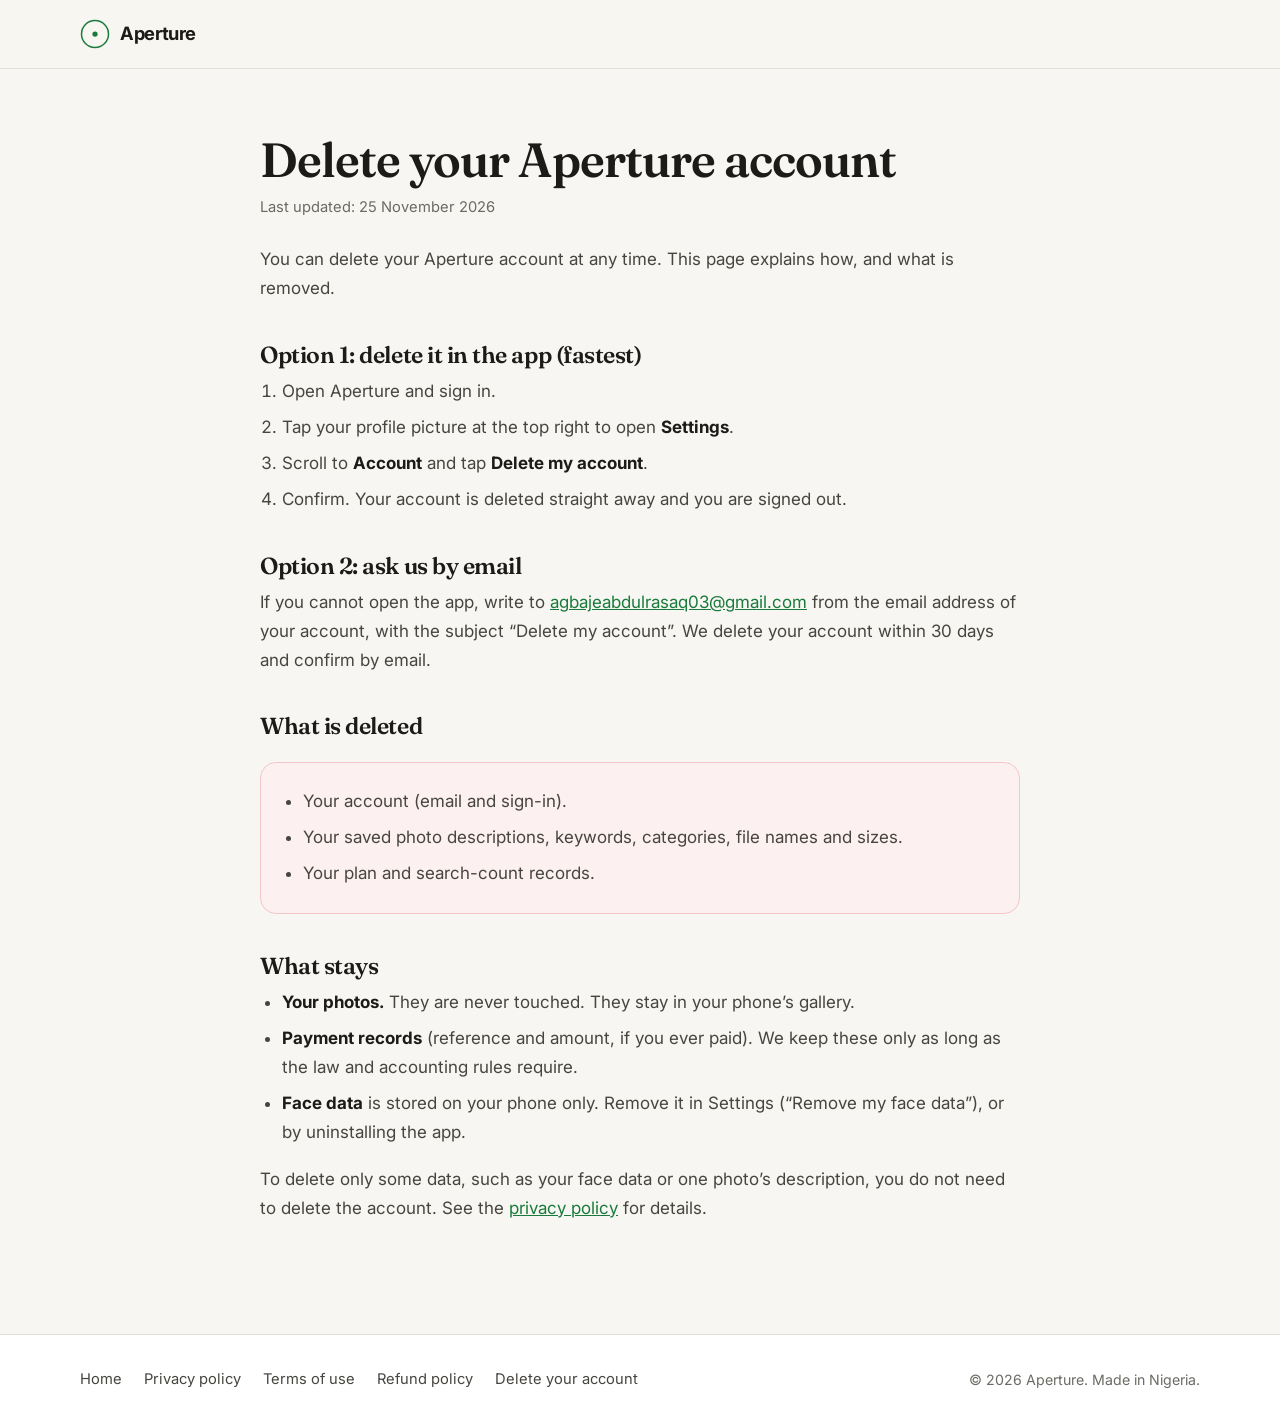
==== delete-account.html @ 43e01c07 "New site design and policy pages" ====
<!DOCTYPE html>
<html lang="en">
<head>
<meta charset="UTF-8">
<meta name="viewport" content="width=device-width, initial-scale=1">
<title>Delete your account | Aperture</title>
<meta name="description" content="How to delete your Aperture account and what is removed.">
<meta name="theme-color" content="#F7F6F2">
<link rel="icon" href="data:image/svg+xml,%3Csvg xmlns='http://www.w3.org/2000/svg' viewBox='0 0 40 40'%3E%3Ccircle cx='20' cy='20' r='18' fill='none' stroke='%231A7A3C' stroke-width='2.5'/%3E%3Ccircle cx='20' cy='20' r='6' fill='%231A7A3C'/%3E%3C/svg%3E">
<link rel="preconnect" href="https://fonts.googleapis.com">
<link rel="preconnect" href="https://fonts.gstatic.com" crossorigin>
<link href="https://fonts.googleapis.com/css2?family=Fraunces:opsz,wght@9..144,500;9..144,600&family=Inter:wght@400;500;600;700&display=swap" rel="stylesheet">
<link rel="stylesheet" href="/style.css">
</head>
<body>
<header class="nav"><div class="wrap">
  <a class="logo" href="/"><svg viewBox="0 0 40 40" fill="none" aria-hidden="true"><circle cx="20" cy="20" r="18" stroke="currentColor" stroke-width="2"/><circle cx="20" cy="20" r="3.5" fill="currentColor"/></svg>Aperture</a>
</div></header>

<main class="doc"><div class="wrap">
<h1>Delete your Aperture account</h1>
<p class="date">Last updated: 25 November 2026</p>

<p>You can delete your Aperture account at any time. This page explains how, and what is removed.</p>

<h2>Option 1: delete it in the app (fastest)</h2>
<ol>
  <li>Open Aperture and sign in.</li>
  <li>Tap your profile picture at the top right to open <b>Settings</b>.</li>
  <li>Scroll to <b>Account</b> and tap <b>Delete my account</b>.</li>
  <li>Confirm. Your account is deleted straight away and you are signed out.</li>
</ol>

<h2>Option 2: ask us by email</h2>
<p>If you cannot open the app, write to <a href="mailto:agbajeabdulrasaq03@gmail.com?subject=Delete%20my%20account">agbajeabdulrasaq03@gmail.com</a> from the email address of your account, with the subject &ldquo;Delete my account&rdquo;. We delete your account within 30 days and confirm by email.</p>

<h2>What is deleted</h2>
<div class="box red">
  <ul style="margin-bottom:0">
    <li>Your account (email and sign-in).</li>
    <li>Your saved photo descriptions, keywords, categories, file names and sizes.</li>
    <li>Your plan and search-count records.</li>
  </ul>
</div>

<h2>What stays</h2>
<ul>
  <li><b>Your photos.</b> They are never touched. They stay in your phone&rsquo;s gallery.</li>
  <li><b>Payment records</b> (reference and amount, if you ever paid). We keep these only as long as the law and accounting rules require.</li>
  <li><b>Face data</b> is stored on your phone only. Remove it in Settings (&ldquo;Remove my face data&rdquo;), or by uninstalling the app.</li>
</ul>

<p>To delete only some data, such as your face data or one photo&rsquo;s description, you do not need to delete the account. See the <a href="/privacy.html">privacy policy</a> for details.</p>
</div></main>

<footer class="footer"><div class="wrap">
  <nav aria-label="Legal"><a href="/">Home</a><a href="/privacy.html">Privacy policy</a><a href="/terms.html">Terms of use</a><a href="/refund.html">Refund policy</a><a href="/delete-account.html">Delete your account</a></nav>
  <small>&copy; 2026 Aperture. Made in Nigeria.</small>
</div></footer>
</body>
</html>
---- style.css ----
/* Aperture website: one stylesheet for every page */
:root{
  --bg:#F7F6F2; --surface:#FFFFFF; --ink:#1C1B18; --ink2:#46453F; --muted:#6B6A63;
  --line:#E2E0D8; --green:#1A7A3C; --green-d:#145F2E; --green-50:#EEF8F1; --green-200:#BFE3CB;
  --red:#C62828; --red-50:#FDF0F0; --red-200:#F3C7C7;
  --serif:'Fraunces',Georgia,'Times New Roman',serif;
  --sans:'Inter',system-ui,-apple-system,'Segoe UI',Roboto,Arial,sans-serif;
  --r:16px; --shadow:0 10px 30px rgba(28,27,24,.08);
}
*,*::before,*::after{box-sizing:border-box;margin:0;padding:0}
html{scroll-behavior:smooth;-webkit-text-size-adjust:100%}
body{font-family:var(--sans);font-size:1.0625rem;line-height:1.7;color:var(--ink);background:var(--bg);-webkit-font-smoothing:antialiased;overflow-x:hidden}
img{max-width:100%;display:block}
a{color:var(--green)}
h1,h2,h3{font-family:var(--serif);font-weight:600;letter-spacing:-.02em;line-height:1.12;color:var(--ink)}
h1{font-size:clamp(2.5rem,6vw,4.4rem)}
h2{font-size:clamp(1.9rem,4vw,2.9rem);margin-bottom:14px}
h3{font-size:1.2rem;line-height:1.3;margin-bottom:6px}
h1 em,h2 em{font-style:italic;color:var(--green)}
section[id]{scroll-margin-top:84px}
:focus-visible{outline:3px solid var(--green);outline-offset:3px;border-radius:6px}

.wrap{width:min(1120px,100% - 2*clamp(20px,5vw,48px));margin-inline:auto}

/* Navigation */
.nav{position:sticky;top:0;z-index:50;background:rgba(247,246,242,.93);backdrop-filter:blur(14px);-webkit-backdrop-filter:blur(14px);border-bottom:1px solid var(--line)}
.nav .wrap{display:flex;align-items:center;gap:24px;height:68px}
.logo{display:flex;align-items:center;gap:10px;font-weight:700;font-size:1.15rem;color:var(--ink);text-decoration:none;letter-spacing:-.02em}
.logo svg{width:30px;height:30px;color:var(--green)}
.nav-links{margin-left:auto;display:flex;gap:28px}
.nav-links a{color:var(--ink2);text-decoration:none;font-weight:500;font-size:.95rem}
.nav-links a:hover{color:var(--green)}
@media(max-width:860px){.nav-links{display:none}.nav .btn{margin-left:auto}}

/* Buttons */
.btn{display:inline-flex;align-items:center;justify-content:center;gap:8px;padding:12px 22px;border-radius:12px;font:600 .95rem var(--sans);text-decoration:none;border:1px solid transparent;cursor:pointer;transition:transform .2s,box-shadow .2s,background .2s}
.btn-primary{background:var(--green);color:#fff;box-shadow:0 6px 18px rgba(26,122,60,.25)}
.btn-primary:hover{background:var(--green-d);transform:translateY(-1px)}
.btn-ghost{background:rgba(255,255,255,.7);border-color:var(--line);color:var(--ink)}
.btn-ghost:hover{border-color:var(--green);color:var(--green)}
.btn-lg{padding:15px 28px;font-size:1rem}
.btn-white{background:#fff;color:var(--green-d);box-shadow:0 8px 24px rgba(0,0,0,.2)}
.btn-white:hover{transform:translateY(-2px)}

/* Hero */
.hero{padding:clamp(44px,8vw,100px) 0 clamp(36px,6vw,72px)}
.hero .wrap{display:grid;grid-template-columns:1.1fr .9fr;gap:clamp(32px,6vw,72px);align-items:center}
@media(max-width:960px){.hero .wrap{grid-template-columns:1fr}}
.pill{display:inline-flex;align-items:center;gap:8px;font-size:.78rem;font-weight:600;letter-spacing:.08em;text-transform:uppercase;color:var(--green);background:var(--green-50);border:1px solid var(--green-200);border-radius:999px;padding:6px 14px;margin-bottom:20px}
.pill i{width:6px;height:6px;border-radius:50%;background:var(--green)}
.hero h1{margin-bottom:20px}
.lead{font-size:1.15rem;color:var(--ink2);max-width:34rem;margin-bottom:30px}
.cta{display:flex;flex-wrap:wrap;gap:12px;margin-bottom:28px}
.trust{display:flex;flex-wrap:wrap;gap:10px 22px;list-style:none;color:var(--muted);font-size:.9rem}
.trust li::before{content:"\2713";color:var(--green);font-weight:700;margin-right:7px}

/* Phone mock */
.phone{width:min(280px,72vw);margin-inline:auto;background:#101a13;border-radius:40px;padding:10px;box-shadow:0 30px 70px rgba(16,26,19,.35)}
.screen{background:var(--bg);border-radius:31px;padding:18px 12px 16px;min-height:430px;display:flex;flex-direction:column;gap:12px}
.search{display:flex;align-items:center;gap:8px;background:#fff;border:1px solid var(--line);border-radius:999px;padding:9px 14px;font-size:.78rem;color:var(--muted)}
.chips{display:flex;gap:6px;flex-wrap:wrap}
.chip{font-size:.68rem;font-weight:600;padding:4px 10px;border-radius:999px;background:#fff;border:1px solid var(--line);color:var(--ink2)}
.chip.on{background:var(--green);border-color:var(--green);color:#fff}
.chip.red{background:var(--red);border-color:var(--red);color:#fff}
.tiles{display:grid;grid-template-columns:repeat(3,1fr);gap:6px}
.tile{aspect-ratio:1;border-radius:10px;position:relative;overflow:hidden}
.tile span{position:absolute;left:4px;right:4px;bottom:4px;font-size:.6rem;font-weight:600;background:rgba(0,0,0,.66);color:#fff;border-radius:6px;padding:2px 6px;white-space:nowrap;overflow:hidden;text-overflow:ellipsis}
.tile.doc span{background:var(--red)}
.t1{background:linear-gradient(135deg,#2d5a3d,#4a8f5f)}.t2{background:linear-gradient(135deg,#c27035,#e89050)}
.t3{background:linear-gradient(135deg,#4a5568,#718096)}.t4{background:linear-gradient(135deg,#b83232,#e07070)}
.t5{background:linear-gradient(135deg,#38a169,#68d391)}.t6{background:linear-gradient(135deg,#3182ce,#63b3ed)}

/* Sections */
.sec{padding:clamp(56px,8vw,96px) 0}
.sec.alt{background:var(--surface);border-block:1px solid var(--line)}
.sec-lead{color:var(--ink2);max-width:40rem;margin-bottom:40px}
.cards{display:grid;grid-template-columns:repeat(auto-fit,minmax(230px,1fr));gap:18px}
.card{background:var(--surface);border:1px solid var(--line);border-radius:var(--r);padding:26px 22px;transition:transform .25s,box-shadow .25s}
.alt .card{background:var(--bg)}
.card:hover{transform:translateY(-3px);box-shadow:var(--shadow)}
.card p{color:var(--ink2);font-size:.97rem}
.n{width:38px;height:38px;border-radius:50%;background:var(--green);color:#fff;font-weight:700;display:flex;align-items:center;justify-content:center;margin-bottom:14px}
.ico{width:44px;height:44px;border-radius:12px;background:var(--green-50);border:1px solid var(--green-200);color:var(--green);display:flex;align-items:center;justify-content:center;margin-bottom:14px}

.two{display:grid;grid-template-columns:1fr 1fr;gap:clamp(28px,5vw,64px);align-items:center}
@media(max-width:900px){.two{grid-template-columns:1fr}}
.checks{list-style:none;display:grid;gap:12px;margin-top:22px}
.checks li{display:flex;gap:10px;color:var(--ink2)}
.checks li::before{content:"\2713";color:var(--green);font-weight:700}
.docs{display:grid;gap:12px}
.doc-item{background:var(--bg);border:1px solid var(--line);border-radius:var(--r);padding:16px 18px;border-left:4px solid var(--red)}
.doc-item strong{display:block;color:var(--red)}
.doc-item span{color:var(--ink2);font-size:.93rem}

/* Pricing */
.prices{display:grid;grid-template-columns:repeat(auto-fit,minmax(280px,1fr));gap:24px;max-width:860px}
.price{background:var(--surface);border:1px solid var(--line);border-radius:24px;padding:32px 28px;position:relative}
.alt .price{background:var(--bg)}
.price.feat{border:2px solid var(--green);box-shadow:0 20px 50px rgba(26,122,60,.14)}
.badge{position:absolute;top:-13px;left:26px;background:var(--green);color:#fff;font-size:.72rem;font-weight:700;letter-spacing:.06em;text-transform:uppercase;padding:5px 14px;border-radius:999px}
.amt{font-family:var(--serif);font-size:clamp(2.4rem,6vw,3.1rem);font-weight:600;line-height:1.1;margin:8px 0 4px}
.amt small{font-family:var(--sans);font-size:.95rem;color:var(--muted);font-weight:500}
.price ul{list-style:none;display:grid;gap:10px;margin:18px 0 24px}
.price li{display:flex;gap:9px;color:var(--ink2);font-size:.97rem}
.price li::before{content:"\2713";color:var(--green);font-weight:700}
.price .btn{width:100%}
.fine{color:var(--muted);font-size:.9rem;margin-top:20px;max-width:40rem}

/* Download band */
.band{background:linear-gradient(135deg,#145F2E,#1A7A3C 55%,#22994a);color:#fff;border-radius:28px;padding:clamp(32px,6vw,60px);display:grid;grid-template-columns:1.2fr .8fr;gap:36px;align-items:center;box-shadow:0 30px 70px rgba(20,95,46,.3)}
@media(max-width:860px){.band{grid-template-columns:1fr}}
.band h2{color:#fff}.band h2 em{color:#BBF7D0}
.band p{color:rgba(255,255,255,.88);margin-bottom:24px;max-width:30rem}
.band small{display:block;margin-top:14px;color:rgba(255,255,255,.75);font-size:.85rem}

/* About */
.about{display:grid;grid-template-columns:240px 1fr;gap:clamp(24px,5vw,48px);align-items:center;background:var(--surface);border:1px solid var(--line);border-radius:28px;padding:clamp(24px,5vw,44px);box-shadow:var(--shadow)}
@media(max-width:760px){.about{grid-template-columns:1fr;justify-items:center;text-align:center}}
.about-photo{width:220px;height:275px;object-fit:cover;object-position:center top;border-radius:20px;border:4px solid #fff;box-shadow:0 18px 40px rgba(26,122,60,.2)}
.avatar{display:none;width:160px;height:160px;border-radius:50%;background:linear-gradient(135deg,var(--green),#4ADE80);color:#fff;font-family:var(--serif);font-size:3rem;align-items:center;justify-content:center}
.role{color:var(--green);font-weight:600;margin-bottom:14px}
.about p{color:var(--ink2);margin-bottom:12px}
.tags{display:flex;flex-wrap:wrap;gap:8px;margin:16px 0 20px}
@media(max-width:760px){.tags{justify-content:center}}
.tags span{font-size:.8rem;font-weight:600;background:var(--green-50);border:1px solid var(--green-200);color:var(--green);padding:5px 12px;border-radius:999px}

/* FAQ */
.faq{display:grid;grid-template-columns:repeat(auto-fit,minmax(min(100%,420px),1fr));gap:14px;align-items:start}
.faq details{background:var(--surface);border:1px solid var(--line);border-radius:var(--r);padding:0 22px}
.faq details[open]{border-color:var(--green)}
.faq summary{cursor:pointer;list-style:none;font-weight:600;padding:18px 0;display:flex;justify-content:space-between;gap:16px}
.faq summary::-webkit-details-marker{display:none}
.faq summary::after{content:"+";color:var(--green);font-size:1.4rem;line-height:1}
.faq details[open] summary::after{content:"\2212"}
.faq details p{color:var(--ink2);padding-bottom:18px;font-size:.98rem}

/* Footer */
.footer{border-top:1px solid var(--line);background:var(--surface);padding:32px 0}
.footer .wrap{display:flex;flex-wrap:wrap;gap:16px 28px;align-items:center;justify-content:space-between}
.footer nav{display:flex;flex-wrap:wrap;gap:8px 22px}
.footer a{color:var(--ink2);text-decoration:none;font-size:.92rem}
.footer a:hover{color:var(--green)}
.footer small{color:var(--muted)}

/* Policy pages */
.doc{padding:clamp(36px,6vw,64px) 0 clamp(56px,8vw,96px)}
.doc .wrap{max-width:760px}
.doc h1{font-size:clamp(2.1rem,5vw,3rem);margin-bottom:8px}
.doc h2{font-size:1.45rem;margin:2.4rem 0 .6rem}
.doc p,.doc li{color:var(--ink2)}
.doc p{margin-bottom:1rem}
.doc ul,.doc ol{padding-left:1.4rem;margin:.4rem 0 1.1rem}
.doc li{margin-bottom:.45rem}
.doc .date{color:var(--muted);font-size:.92rem;margin-bottom:1.6rem}
.doc .box{background:var(--green-50);border:1px solid var(--green-200);border-radius:var(--r);padding:18px 20px;margin:1.4rem 0}
.doc .box.red{background:var(--red-50);border-color:var(--red-200)}
.doc b{color:var(--ink)}

@media(prefers-reduced-motion:reduce){*{transition:none!important;animation:none!important}html{scroll-behavior:auto}}
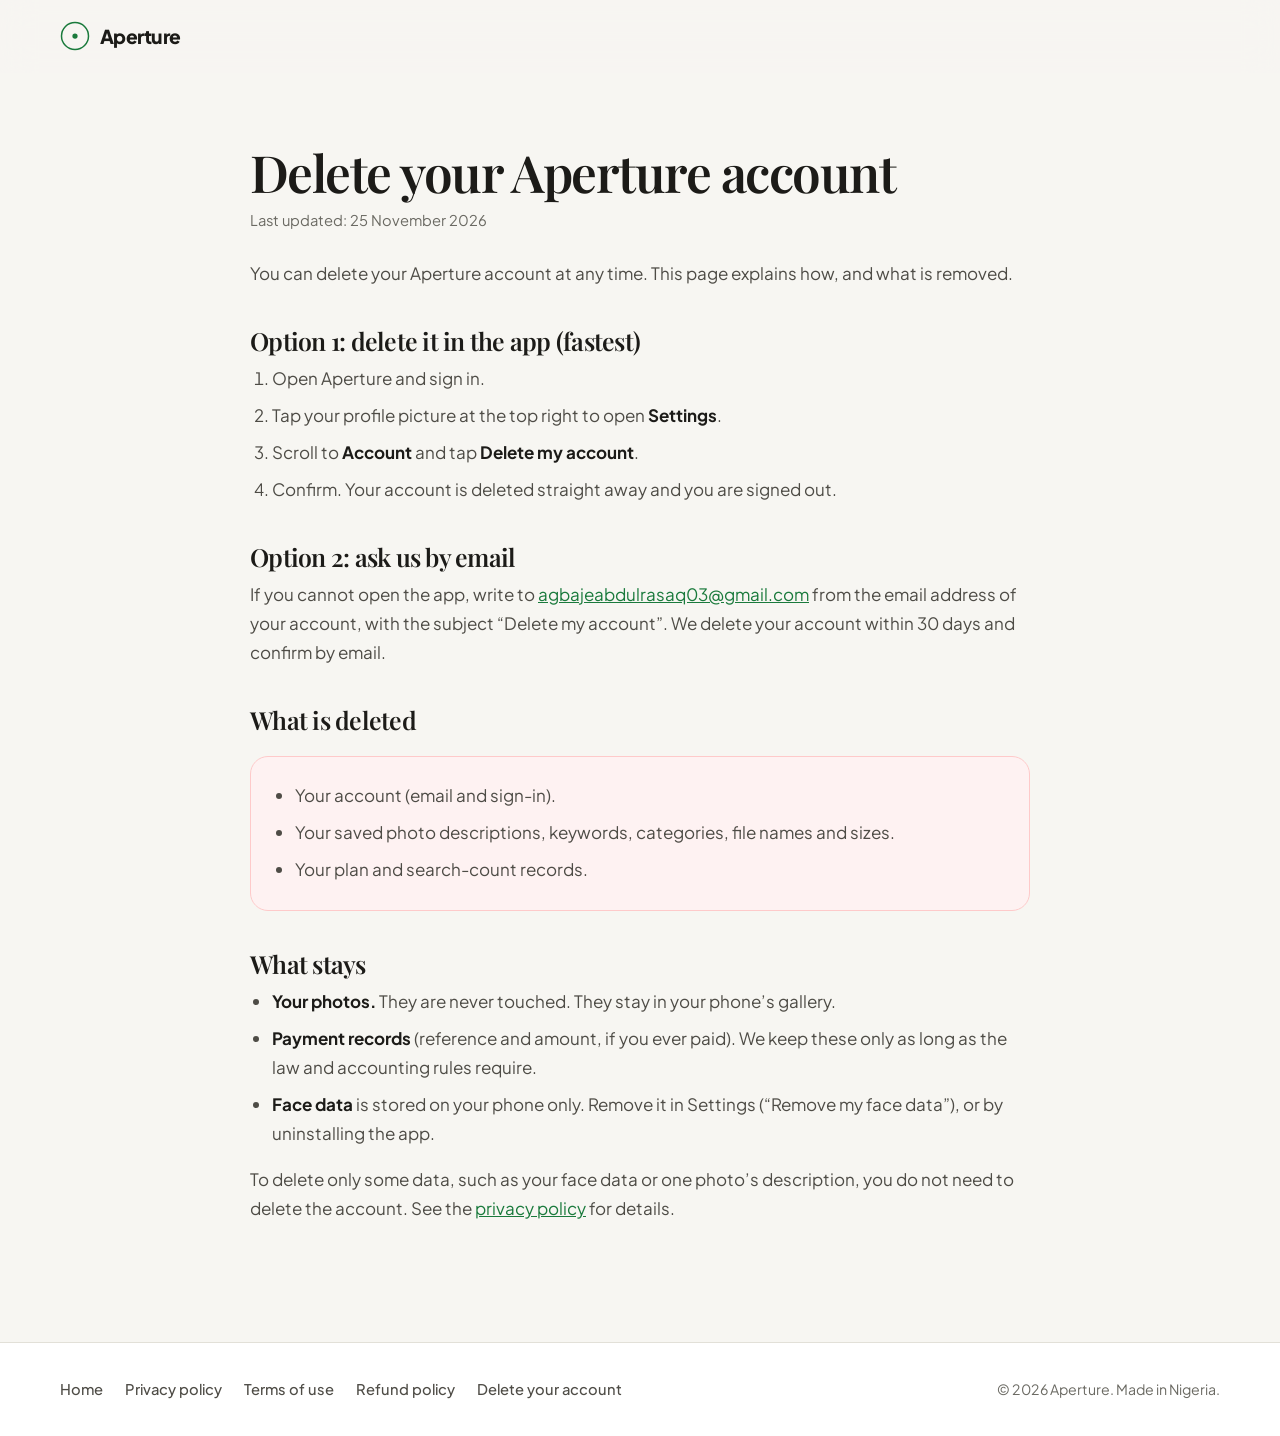
==== commit d4401aaa: "Refined site, interactivity, policy pages" ====
--- a/delete-account.html
+++ b/delete-account.html
@@ -9,7 +9,7 @@
 <link rel="icon" href="data:image/svg+xml,%3Csvg xmlns='http://www.w3.org/2000/svg' viewBox='0 0 40 40'%3E%3Ccircle cx='20' cy='20' r='18' fill='none' stroke='%231A7A3C' stroke-width='2.5'/%3E%3Ccircle cx='20' cy='20' r='6' fill='%231A7A3C'/%3E%3C/svg%3E">
 <link rel="preconnect" href="https://fonts.googleapis.com">
 <link rel="preconnect" href="https://fonts.gstatic.com" crossorigin>
-<link href="https://fonts.googleapis.com/css2?family=Fraunces:opsz,wght@9..144,500;9..144,600&family=Inter:wght@400;500;600;700&display=swap" rel="stylesheet">
+<link href="https://fonts.googleapis.com/css2?family=Playfair+Display:ital,wght@0,500;0,600;0,700;1,500;1,600&family=Plus+Jakarta+Sans:wght@400;500;600;700;800&display=swap" rel="stylesheet">
 <link rel="stylesheet" href="/style.css">
 </head>
 <body>
--- a/style.css
+++ b/style.css
@@ -1,159 +1,241 @@
-/* Aperture website: one stylesheet for every page */
+/* Aperture website: the original look (warm off-white, green, Playfair headings), refined. */
 :root{
-  --bg:#F7F6F2; --surface:#FFFFFF; --ink:#1C1B18; --ink2:#46453F; --muted:#6B6A63;
-  --line:#E2E0D8; --green:#1A7A3C; --green-d:#145F2E; --green-50:#EEF8F1; --green-200:#BFE3CB;
-  --red:#C62828; --red-50:#FDF0F0; --red-200:#F3C7C7;
-  --serif:'Fraunces',Georgia,'Times New Roman',serif;
-  --sans:'Inter',system-ui,-apple-system,'Segoe UI',Roboto,Arial,sans-serif;
-  --r:16px; --shadow:0 10px 30px rgba(28,27,24,.08);
+  --bg:#F7F6F2; --surface:#FFFFFF; --overlay:#F0EFE9;
+  --ink:#1C1B18; --ink2:#4E4C46; --muted:#6B6A63; --line:#E2E0D8; --line2:#C8C6BC;
+  --green:#1A7A3C; --green-d:#145F2E; --g50:#F0FDF4; --g200:#BBF7D0;
+  --red:#DC2626; --red50:#FEF2F2; --red200:#FECACA;
+  --serif:'Playfair Display',Georgia,'Times New Roman',serif;
+  --sans:'Plus Jakarta Sans',system-ui,-apple-system,'Segoe UI',Roboto,Arial,sans-serif;
+  --shadow-sm:0 2px 10px rgba(28,27,24,.06); --shadow-md:0 12px 32px rgba(28,27,24,.10); --shadow-lg:0 30px 80px rgba(28,27,24,.16);
+  --ease:cubic-bezier(.22,.8,.3,1);
 }
 *,*::before,*::after{box-sizing:border-box;margin:0;padding:0}
 html{scroll-behavior:smooth;-webkit-text-size-adjust:100%}
 body{font-family:var(--sans);font-size:1.0625rem;line-height:1.7;color:var(--ink);background:var(--bg);-webkit-font-smoothing:antialiased;overflow-x:hidden}
-img{max-width:100%;display:block}
+img,svg{max-width:100%}
 a{color:var(--green)}
-h1,h2,h3{font-family:var(--serif);font-weight:600;letter-spacing:-.02em;line-height:1.12;color:var(--ink)}
-h1{font-size:clamp(2.5rem,6vw,4.4rem)}
-h2{font-size:clamp(1.9rem,4vw,2.9rem);margin-bottom:14px}
-h3{font-size:1.2rem;line-height:1.3;margin-bottom:6px}
+h1,h2{font-family:var(--serif);font-weight:600;letter-spacing:-.03em;line-height:1.08;color:var(--ink)}
+h1{font-size:clamp(2.7rem,6.2vw,4.7rem)}
+h2{font-size:clamp(2rem,4.2vw,3.2rem);margin-bottom:14px}
+h3{font-family:var(--sans);font-size:1.12rem;font-weight:700;letter-spacing:-.01em;line-height:1.3;color:var(--ink);margin-bottom:8px}
 h1 em,h2 em{font-style:italic;color:var(--green)}
-section[id]{scroll-margin-top:84px}
-:focus-visible{outline:3px solid var(--green);outline-offset:3px;border-radius:6px}
-
-.wrap{width:min(1120px,100% - 2*clamp(20px,5vw,48px));margin-inline:auto}
+section[id]{scroll-margin-top:80px}
+:focus-visible{outline:3px solid var(--green);outline-offset:3px;border-radius:8px}
+.wrap{width:min(1160px,100% - 2*clamp(20px,5vw,56px));margin-inline:auto}
+
+/* Scroll progress + back to top */
+.progress{position:fixed;top:0;left:0;height:3px;width:0;background:linear-gradient(90deg,var(--green),#4ADE80);z-index:200}
+.backtop{position:fixed;right:20px;bottom:20px;width:46px;height:46px;border-radius:50%;border:1px solid var(--line);background:var(--surface);color:var(--green);box-shadow:var(--shadow-md);cursor:pointer;display:grid;place-items:center;opacity:0;transform:translateY(12px);pointer-events:none;transition:.3s var(--ease);z-index:90}
+.backtop.show{opacity:1;transform:none;pointer-events:auto}
+.backtop:hover{background:var(--green);color:#fff}
 
 /* Navigation */
-.nav{position:sticky;top:0;z-index:50;background:rgba(247,246,242,.93);backdrop-filter:blur(14px);-webkit-backdrop-filter:blur(14px);border-bottom:1px solid var(--line)}
-.nav .wrap{display:flex;align-items:center;gap:24px;height:68px}
-.logo{display:flex;align-items:center;gap:10px;font-weight:700;font-size:1.15rem;color:var(--ink);text-decoration:none;letter-spacing:-.02em}
+.nav{position:sticky;top:0;z-index:100;background:rgba(247,246,242,.9);backdrop-filter:blur(16px);-webkit-backdrop-filter:blur(16px);border-bottom:1px solid transparent;transition:border-color .3s,box-shadow .3s,background .3s}
+.nav.scrolled{border-color:var(--line);box-shadow:0 6px 24px rgba(28,27,24,.06);background:rgba(247,246,242,.96)}
+.nav .wrap{display:flex;align-items:center;gap:22px;height:72px;transition:height .3s var(--ease)}
+.nav.scrolled .wrap{height:62px}
+.logo{display:flex;align-items:center;gap:10px;font-weight:800;font-size:1.2rem;color:var(--ink);text-decoration:none;letter-spacing:-.03em}
 .logo svg{width:30px;height:30px;color:var(--green)}
-.nav-links{margin-left:auto;display:flex;gap:28px}
-.nav-links a{color:var(--ink2);text-decoration:none;font-weight:500;font-size:.95rem}
-.nav-links a:hover{color:var(--green)}
-@media(max-width:860px){.nav-links{display:none}.nav .btn{margin-left:auto}}
+.nav-links{margin-left:auto;display:flex;gap:6px}
+.nav-links a{color:var(--ink2);text-decoration:none;font-weight:600;font-size:.94rem;padding:8px 14px;border-radius:999px;transition:.2s}
+.nav-links a:hover{color:var(--green);background:var(--g50)}
+.nav-links a.active{color:var(--green);background:var(--g50)}
+.menu-btn{display:none;margin-left:auto;width:44px;height:44px;border-radius:12px;border:1px solid var(--line);background:var(--surface);cursor:pointer;place-items:center;color:var(--ink)}
+@media(max-width:900px){
+  .menu-btn{display:grid}
+  .nav .btn{display:none}
+  .nav-links{position:absolute;left:0;right:0;top:100%;flex-direction:column;gap:2px;margin:0;padding:12px clamp(20px,5vw,56px) 18px;background:var(--bg);border-bottom:1px solid var(--line);box-shadow:var(--shadow-md);transform:translateY(-8px);opacity:0;pointer-events:none;transition:.25s var(--ease)}
+  .nav-links.open{transform:none;opacity:1;pointer-events:auto}
+  .nav-links a{padding:12px 14px;font-size:1rem}
+}
 
 /* Buttons */
-.btn{display:inline-flex;align-items:center;justify-content:center;gap:8px;padding:12px 22px;border-radius:12px;font:600 .95rem var(--sans);text-decoration:none;border:1px solid transparent;cursor:pointer;transition:transform .2s,box-shadow .2s,background .2s}
-.btn-primary{background:var(--green);color:#fff;box-shadow:0 6px 18px rgba(26,122,60,.25)}
-.btn-primary:hover{background:var(--green-d);transform:translateY(-1px)}
+.btn{display:inline-flex;align-items:center;justify-content:center;gap:8px;padding:12px 22px;border-radius:12px;font:700 .95rem var(--sans);text-decoration:none;border:1px solid transparent;cursor:pointer;transition:transform .2s var(--ease),box-shadow .2s,background .2s,border-color .2s}
+.btn-primary{background:var(--green);color:#fff;box-shadow:0 1px 3px rgba(22,163,74,.3),0 8px 20px rgba(26,122,60,.22)}
+.btn-primary:hover{background:var(--green-d);transform:translateY(-2px);box-shadow:0 10px 26px rgba(26,122,60,.32)}
 .btn-ghost{background:rgba(255,255,255,.7);border-color:var(--line);color:var(--ink)}
-.btn-ghost:hover{border-color:var(--green);color:var(--green)}
-.btn-lg{padding:15px 28px;font-size:1rem}
+.btn-ghost:hover{border-color:var(--green);color:var(--green);transform:translateY(-2px)}
+.btn-lg{padding:15px 30px;font-size:1rem;border-radius:14px}
 .btn-white{background:#fff;color:var(--green-d);box-shadow:0 8px 24px rgba(0,0,0,.2)}
-.btn-white:hover{transform:translateY(-2px)}
+.btn-white:hover{transform:translateY(-2px);box-shadow:0 14px 32px rgba(0,0,0,.28)}
 
 /* Hero */
-.hero{padding:clamp(44px,8vw,100px) 0 clamp(36px,6vw,72px)}
-.hero .wrap{display:grid;grid-template-columns:1.1fr .9fr;gap:clamp(32px,6vw,72px);align-items:center}
-@media(max-width:960px){.hero .wrap{grid-template-columns:1fr}}
-.pill{display:inline-flex;align-items:center;gap:8px;font-size:.78rem;font-weight:600;letter-spacing:.08em;text-transform:uppercase;color:var(--green);background:var(--green-50);border:1px solid var(--green-200);border-radius:999px;padding:6px 14px;margin-bottom:20px}
-.pill i{width:6px;height:6px;border-radius:50%;background:var(--green)}
-.hero h1{margin-bottom:20px}
-.lead{font-size:1.15rem;color:var(--ink2);max-width:34rem;margin-bottom:30px}
-.cta{display:flex;flex-wrap:wrap;gap:12px;margin-bottom:28px}
-.trust{display:flex;flex-wrap:wrap;gap:10px 22px;list-style:none;color:var(--muted);font-size:.9rem}
-.trust li::before{content:"\2713";color:var(--green);font-weight:700;margin-right:7px}
-
-/* Phone mock */
-.phone{width:min(280px,72vw);margin-inline:auto;background:#101a13;border-radius:40px;padding:10px;box-shadow:0 30px 70px rgba(16,26,19,.35)}
-.screen{background:var(--bg);border-radius:31px;padding:18px 12px 16px;min-height:430px;display:flex;flex-direction:column;gap:12px}
-.search{display:flex;align-items:center;gap:8px;background:#fff;border:1px solid var(--line);border-radius:999px;padding:9px 14px;font-size:.78rem;color:var(--muted)}
-.chips{display:flex;gap:6px;flex-wrap:wrap}
-.chip{font-size:.68rem;font-weight:600;padding:4px 10px;border-radius:999px;background:#fff;border:1px solid var(--line);color:var(--ink2)}
-.chip.on{background:var(--green);border-color:var(--green);color:#fff}
-.chip.red{background:var(--red);border-color:var(--red);color:#fff}
-.tiles{display:grid;grid-template-columns:repeat(3,1fr);gap:6px}
-.tile{aspect-ratio:1;border-radius:10px;position:relative;overflow:hidden}
-.tile span{position:absolute;left:4px;right:4px;bottom:4px;font-size:.6rem;font-weight:600;background:rgba(0,0,0,.66);color:#fff;border-radius:6px;padding:2px 6px;white-space:nowrap;overflow:hidden;text-overflow:ellipsis}
+.hero{position:relative;padding:clamp(40px,7vw,96px) 0 clamp(48px,7vw,88px);overflow:hidden}
+.glow{position:absolute;border-radius:50%;filter:blur(90px);pointer-events:none;z-index:0}
+.glow.g1{width:640px;height:640px;top:-240px;right:-160px;background:radial-gradient(circle,rgba(26,122,60,.16),transparent 70%);animation:drift 12s ease-in-out infinite alternate}
+.glow.g2{width:480px;height:480px;bottom:-160px;left:-160px;background:radial-gradient(circle,rgba(37,99,235,.09),transparent 70%);animation:drift 14s ease-in-out infinite alternate-reverse}
+@keyframes drift{from{transform:translate(-20px,-14px)}to{transform:translate(24px,18px)}}
+.hero-grid{position:relative;z-index:1;display:grid;grid-template-columns:1.02fr .98fr;gap:clamp(32px,5vw,64px);align-items:center}
+@media(max-width:1000px){.hero-grid{grid-template-columns:1fr;text-align:center}.hero-grid .lead{margin-inline:auto}.cta,.trust{justify-content:center}}
+.kicker{display:inline-flex;align-items:center;gap:8px;font-size:.74rem;font-weight:700;letter-spacing:.1em;text-transform:uppercase;color:var(--green);background:var(--g50);border:1px solid var(--g200);border-radius:999px;padding:6px 14px;margin-bottom:22px}
+.kicker i{width:6px;height:6px;border-radius:50%;background:var(--green);animation:pulse 2.4s ease-in-out infinite}
+@keyframes pulse{0%,100%{opacity:1;transform:scale(1)}50%{opacity:.4;transform:scale(.7)}}
+.hero h1{margin-bottom:22px}
+.lead{font-size:1.2rem;color:var(--ink2);max-width:33rem;margin-bottom:32px}
+.cta{display:flex;flex-wrap:wrap;gap:12px;margin-bottom:30px}
+.trust{display:flex;flex-wrap:wrap;gap:10px 24px;list-style:none;color:var(--muted);font-size:.9rem;font-weight:500}
+.trust li::before{content:"\2713";color:var(--green);font-weight:800;margin-right:7px}
+
+/* Live preview (interactive) */
+.float{animation:floaty 7s ease-in-out infinite alternate}
+@keyframes floaty{from{transform:translateY(0)}to{transform:translateY(-12px)}}
+.preview{background:var(--surface);border:1px solid var(--line);border-radius:22px;overflow:hidden;box-shadow:var(--shadow-lg);transform:perspective(1200px) rotateX(var(--rx,0deg)) rotateY(var(--ry,0deg));transition:transform .25s var(--ease);text-align:left}
+.pbar{display:flex;align-items:center;gap:10px;padding:11px 14px;background:var(--overlay);border-bottom:1px solid var(--line)}
+.dots{display:flex;gap:6px}.dots i{width:10px;height:10px;border-radius:50%;background:#FF5F57}.dots i:nth-child(2){background:#FEBC2E}.dots i:nth-child(3){background:#28C840}
+.purl{flex:1;text-align:center;font-size:.72rem;color:var(--muted);background:var(--bg);padding:3px 10px;border-radius:8px;border:1px solid var(--line)}
+.pbody{display:flex;min-height:390px}
+.pside{width:150px;background:var(--surface);border-right:1px solid var(--line);padding:14px 10px;display:flex;flex-direction:column;gap:4px;font-size:.74rem;flex-shrink:0}
+.pside b{font-size:.84rem;padding:0 6px 10px;border-bottom:1px solid var(--line);margin-bottom:6px;letter-spacing:-.02em}
+.pside span{padding:6px 9px;border-radius:7px;color:var(--muted);font-weight:500}
+.pside span.on{background:var(--g50);color:var(--green);font-weight:700}
+.pside em{font-style:normal;font-size:.6rem;font-weight:800;letter-spacing:.1em;color:var(--line2);padding:10px 9px 2px}
+.pside .rd{color:var(--red);font-weight:600}
+@media(max-width:620px){.pside{display:none}}
+.pmain{flex:1;padding:14px;background:var(--bg);display:flex;flex-direction:column;gap:10px;min-width:0}
+.psearch{display:flex;align-items:center;gap:8px;background:var(--surface);border:1.5px solid var(--line);border-radius:999px;padding:8px 14px;transition:.2s;cursor:text}
+.psearch:focus-within{border-color:var(--green);box-shadow:0 0 0 4px rgba(26,122,60,.12)}
+.psearch svg{flex-shrink:0;color:var(--muted)}
+.psearch input{border:0;outline:0;background:transparent;font:500 .86rem var(--sans);color:var(--ink);width:100%;min-width:0}
+.psearch input::placeholder{color:var(--muted)}
+.pgrid{display:grid;grid-template-columns:repeat(3,1fr);gap:7px}
+.tile{aspect-ratio:1;border-radius:11px;position:relative;overflow:hidden;transition:opacity .35s var(--ease),transform .35s var(--ease),filter .35s}
+.tile.dim{opacity:.16;transform:scale(.9);filter:grayscale(1)}
+.tile.hit{box-shadow:0 0 0 2px var(--green)}
+.tile.doc.hit{box-shadow:0 0 0 2px var(--red)}
+.tile span{position:absolute;left:5px;right:5px;bottom:5px;font-size:.62rem;font-weight:700;background:rgba(0,0,0,.66);color:#fff;border-radius:6px;padding:2px 6px;white-space:nowrap;overflow:hidden;text-overflow:ellipsis}
 .tile.doc span{background:var(--red)}
-.t1{background:linear-gradient(135deg,#2d5a3d,#4a8f5f)}.t2{background:linear-gradient(135deg,#c27035,#e89050)}
-.t3{background:linear-gradient(135deg,#4a5568,#718096)}.t4{background:linear-gradient(135deg,#b83232,#e07070)}
-.t5{background:linear-gradient(135deg,#38a169,#68d391)}.t6{background:linear-gradient(135deg,#3182ce,#63b3ed)}
-
-/* Sections */
-.sec{padding:clamp(56px,8vw,96px) 0}
+.t1{background:linear-gradient(135deg,#2d5a3d,#4a8f5f)}.t2{background:linear-gradient(135deg,#c27035,#e89050)}.t3{background:linear-gradient(135deg,#4a5568,#718096)}
+.t4{background:linear-gradient(135deg,#b83232,#e07070)}.t5{background:linear-gradient(135deg,#38a169,#68d391)}.t6{background:linear-gradient(135deg,#3182ce,#63b3ed)}
+.phint{font-size:.74rem;color:var(--muted);min-height:1.2em;font-weight:500}
+
+/* Sections (headings centred) */
+.sec{padding:clamp(64px,9vw,112px) 0}
 .sec.alt{background:var(--surface);border-block:1px solid var(--line)}
-.sec-lead{color:var(--ink2);max-width:40rem;margin-bottom:40px}
-.cards{display:grid;grid-template-columns:repeat(auto-fit,minmax(230px,1fr));gap:18px}
-.card{background:var(--surface);border:1px solid var(--line);border-radius:var(--r);padding:26px 22px;transition:transform .25s,box-shadow .25s}
+.sec-head{text-align:center;max-width:46rem;margin:0 auto clamp(36px,5vw,56px)}
+.sec-head .sec-lead{margin-inline:auto}
+.sec-lead{color:var(--ink2);max-width:38rem}
+
+/* Cards */
+.cards{display:grid;grid-template-columns:repeat(auto-fit,minmax(240px,1fr));gap:20px}
+.card{position:relative;background:var(--surface);border:1px solid var(--line);border-radius:20px;padding:30px 26px;text-align:center;overflow:hidden;transition:transform .3s var(--ease),box-shadow .3s,border-color .3s;box-shadow:var(--shadow-sm)}
 .alt .card{background:var(--bg)}
-.card:hover{transform:translateY(-3px);box-shadow:var(--shadow)}
+.card::before{content:"";position:absolute;inset:0;background:radial-gradient(260px circle at var(--mx,50%) var(--my,0%),rgba(26,122,60,.10),transparent 60%);opacity:0;transition:opacity .3s;pointer-events:none}
+.card:hover{transform:translateY(-6px);box-shadow:var(--shadow-md);border-color:var(--line2)}
+.card:hover::before{opacity:1}
 .card p{color:var(--ink2);font-size:.97rem}
-.n{width:38px;height:38px;border-radius:50%;background:var(--green);color:#fff;font-weight:700;display:flex;align-items:center;justify-content:center;margin-bottom:14px}
-.ico{width:44px;height:44px;border-radius:12px;background:var(--green-50);border:1px solid var(--green-200);color:var(--green);display:flex;align-items:center;justify-content:center;margin-bottom:14px}
-
-.two{display:grid;grid-template-columns:1fr 1fr;gap:clamp(28px,5vw,64px);align-items:center}
+.ico{width:50px;height:50px;border-radius:14px;margin:0 auto 16px;display:grid;place-items:center;border:1px solid var(--g200);background:var(--g50);color:var(--green)}
+.ico.blue{background:#EFF6FF;border-color:#BFDBFE;color:#2563EB}.ico.amber{background:#FFFBEB;border-color:#FDE68A;color:#B45309}.ico.purple{background:#F5F3FF;border-color:#DDD6FE;color:#7C3AED}
+.n{width:42px;height:42px;border-radius:50%;margin:0 auto 16px;background:var(--green);color:#fff;font-weight:800;display:grid;place-items:center;box-shadow:0 6px 16px rgba(26,122,60,.3)}
+
+/* Steps with a line that fills while scrolling */
+.steps{position:relative}
+.steps::before{content:"";position:absolute;left:12%;right:12%;top:51px;height:2px;background:var(--line);z-index:0}
+.steps::after{content:"";position:absolute;left:12%;top:51px;height:2px;width:calc(76% * var(--p,0));background:var(--green);z-index:0;transition:width .25s linear}
+.steps .card{z-index:1}
+@media(max-width:700px){.steps::before,.steps::after{display:none}}
+
+/* Documents */
+.two{display:grid;grid-template-columns:1fr 1fr;gap:clamp(32px,6vw,72px);align-items:center}
 @media(max-width:900px){.two{grid-template-columns:1fr}}
-.checks{list-style:none;display:grid;gap:12px;margin-top:22px}
-.checks li{display:flex;gap:10px;color:var(--ink2)}
-.checks li::before{content:"\2713";color:var(--green);font-weight:700}
-.docs{display:grid;gap:12px}
-.doc-item{background:var(--bg);border:1px solid var(--line);border-radius:var(--r);padding:16px 18px;border-left:4px solid var(--red)}
-.doc-item strong{display:block;color:var(--red)}
-.doc-item span{color:var(--ink2);font-size:.93rem}
-
-/* Pricing */
-.prices{display:grid;grid-template-columns:repeat(auto-fit,minmax(280px,1fr));gap:24px;max-width:860px}
-.price{background:var(--surface);border:1px solid var(--line);border-radius:24px;padding:32px 28px;position:relative}
+.two .text{text-align:left}
+.checks{list-style:none;display:grid;gap:14px;margin-top:26px}
+.checks li{display:flex;gap:12px;color:var(--ink2)}
+.checks li::before{content:"\2713";flex-shrink:0;width:24px;height:24px;border-radius:50%;background:var(--g50);border:1px solid var(--g200);color:var(--green);font-weight:800;font-size:.8rem;display:grid;place-items:center;margin-top:2px}
+.docs{display:grid;gap:14px}
+.doc-item{display:flex;gap:16px;align-items:center;background:var(--bg);border:1px solid var(--line);border-radius:18px;padding:16px 18px;transition:transform .3s var(--ease),border-color .3s,box-shadow .3s}
+.doc-item:hover{transform:translateX(8px);border-color:var(--red200);box-shadow:var(--shadow-sm)}
+.doc-ico{width:50px;height:50px;border-radius:14px;background:var(--red50);border:1px solid var(--red200);color:var(--red);display:grid;place-items:center;flex-shrink:0}
+.doc-item strong{display:block;color:var(--red);font-size:.98rem}
+.doc-item span{font-size:.88rem;color:var(--ink2)}
+
+/* Pricing (centred) */
+.toggle{display:inline-flex;background:var(--overlay);border:1px solid var(--line);border-radius:999px;padding:4px;margin:0 auto 34px}
+.toggle button{border:0;background:transparent;font:700 .88rem var(--sans);color:var(--ink2);padding:9px 20px;border-radius:999px;cursor:pointer;transition:.25s var(--ease)}
+.toggle button.on{background:var(--green);color:#fff;box-shadow:0 4px 12px rgba(26,122,60,.3)}
+.center{text-align:center}
+.prices{display:grid;grid-template-columns:repeat(2,minmax(0,1fr));gap:26px;max-width:880px;margin-inline:auto}
+@media(max-width:760px){.prices{grid-template-columns:1fr}}
+.price{background:var(--surface);border:1px solid var(--line);border-radius:28px;padding:38px 32px;position:relative;text-align:center;box-shadow:var(--shadow-sm);transition:transform .3s var(--ease),box-shadow .3s}
 .alt .price{background:var(--bg)}
-.price.feat{border:2px solid var(--green);box-shadow:0 20px 50px rgba(26,122,60,.14)}
-.badge{position:absolute;top:-13px;left:26px;background:var(--green);color:#fff;font-size:.72rem;font-weight:700;letter-spacing:.06em;text-transform:uppercase;padding:5px 14px;border-radius:999px}
-.amt{font-family:var(--serif);font-size:clamp(2.4rem,6vw,3.1rem);font-weight:600;line-height:1.1;margin:8px 0 4px}
-.amt small{font-family:var(--sans);font-size:.95rem;color:var(--muted);font-weight:500}
-.price ul{list-style:none;display:grid;gap:10px;margin:18px 0 24px}
-.price li{display:flex;gap:9px;color:var(--ink2);font-size:.97rem}
-.price li::before{content:"\2713";color:var(--green);font-weight:700}
+.price:hover{transform:translateY(-6px);box-shadow:var(--shadow-lg)}
+.price.feat{border:2px solid var(--green);box-shadow:0 24px 60px rgba(26,122,60,.16)}
+.badge{position:absolute;top:-14px;left:50%;transform:translateX(-50%);background:var(--green);color:#fff;font-size:.72rem;font-weight:800;letter-spacing:.07em;text-transform:uppercase;padding:6px 16px;border-radius:999px;white-space:nowrap}
+.amt{font-family:var(--serif);font-size:clamp(2.8rem,6vw,3.6rem);font-weight:600;letter-spacing:-.04em;line-height:1.1;margin:10px 0 4px}
+.amt small{font-family:var(--sans);font-size:.95rem;color:var(--muted);font-weight:600;letter-spacing:0}
+.palt{color:var(--ink2);font-size:.92rem;margin-bottom:22px}
+.price ul{list-style:none;display:grid;gap:12px;margin:0 auto 28px;text-align:left;max-width:300px}
+.price li{display:flex;gap:10px;color:var(--ink2);font-size:.95rem}
+.price li::before{content:"\2713";color:var(--green);font-weight:800}
 .price .btn{width:100%}
-.fine{color:var(--muted);font-size:.9rem;margin-top:20px;max-width:40rem}
+.fine{text-align:center;color:var(--muted);font-size:.9rem;margin:26px auto 0;max-width:42rem}
 
 /* Download band */
-.band{background:linear-gradient(135deg,#145F2E,#1A7A3C 55%,#22994a);color:#fff;border-radius:28px;padding:clamp(32px,6vw,60px);display:grid;grid-template-columns:1.2fr .8fr;gap:36px;align-items:center;box-shadow:0 30px 70px rgba(20,95,46,.3)}
-@media(max-width:860px){.band{grid-template-columns:1fr}}
-.band h2{color:#fff}.band h2 em{color:#BBF7D0}
-.band p{color:rgba(255,255,255,.88);margin-bottom:24px;max-width:30rem}
+.band{background:linear-gradient(135deg,#145F2E 0%,#1A7A3C 55%,#22994a 100%);color:#fff;border-radius:32px;padding:clamp(34px,6vw,64px);display:grid;grid-template-columns:1.15fr .85fr;gap:36px;align-items:center;position:relative;overflow:hidden;box-shadow:0 30px 80px rgba(20,95,46,.35)}
+.band::before{content:"";position:absolute;width:420px;height:420px;border-radius:50%;right:-120px;top:-160px;background:radial-gradient(circle,rgba(255,255,255,.18),transparent 70%)}
+@media(max-width:860px){.band{grid-template-columns:1fr;text-align:center}.band p{margin-inline:auto}}
+.band h2{color:#fff}.band h2 em{color:var(--g200)}
+.band p{color:rgba(255,255,255,.88);margin-bottom:26px;max-width:30rem;position:relative}
 .band small{display:block;margin-top:14px;color:rgba(255,255,255,.75);font-size:.85rem}
+.phone{width:210px;margin:0 auto;background:#0f1a13;border-radius:36px;padding:9px;box-shadow:0 30px 60px rgba(0,0,0,.4);position:relative}
+.phone-in{background:var(--bg);border-radius:28px;padding:16px 11px;min-height:340px;display:flex;flex-direction:column;gap:10px}
+.phone-in .psearch{padding:7px 12px;font-size:.7rem;color:var(--muted)}
+.phone-in .pgrid{grid-template-columns:repeat(2,1fr)}
 
 /* About */
-.about{display:grid;grid-template-columns:240px 1fr;gap:clamp(24px,5vw,48px);align-items:center;background:var(--surface);border:1px solid var(--line);border-radius:28px;padding:clamp(24px,5vw,44px);box-shadow:var(--shadow)}
+.about{display:grid;grid-template-columns:260px 1fr;gap:clamp(26px,5vw,52px);align-items:center;background:var(--surface);border:1px solid var(--line);border-radius:30px;padding:clamp(26px,5vw,48px);box-shadow:var(--shadow-md);max-width:960px;margin-inline:auto}
 @media(max-width:760px){.about{grid-template-columns:1fr;justify-items:center;text-align:center}}
-.about-photo{width:220px;height:275px;object-fit:cover;object-position:center top;border-radius:20px;border:4px solid #fff;box-shadow:0 18px 40px rgba(26,122,60,.2)}
-.avatar{display:none;width:160px;height:160px;border-radius:50%;background:linear-gradient(135deg,var(--green),#4ADE80);color:#fff;font-family:var(--serif);font-size:3rem;align-items:center;justify-content:center}
-.role{color:var(--green);font-weight:600;margin-bottom:14px}
-.about p{color:var(--ink2);margin-bottom:12px}
-.tags{display:flex;flex-wrap:wrap;gap:8px;margin:16px 0 20px}
+.about-photo{width:240px;height:300px;object-fit:cover;object-position:center top;border-radius:22px;border:4px solid #fff;box-shadow:0 20px 50px rgba(26,122,60,.22);display:block}
+.avatar{display:none;width:170px;height:170px;border-radius:50%;background:linear-gradient(135deg,var(--green),#4ADE80);color:#fff;font-family:var(--serif);font-size:3.4rem;align-items:center;justify-content:center;box-shadow:0 12px 32px rgba(26,122,60,.3)}
+.about h3{font-family:var(--serif);font-size:1.8rem;letter-spacing:-.02em;margin-bottom:2px}
+.role{color:var(--green);font-weight:700;font-size:.92rem;margin-bottom:16px}
+.about p{color:var(--ink2);margin-bottom:12px;font-size:.99rem}
+.tags{display:flex;flex-wrap:wrap;gap:8px;margin:18px 0 22px}
 @media(max-width:760px){.tags{justify-content:center}}
-.tags span{font-size:.8rem;font-weight:600;background:var(--green-50);border:1px solid var(--green-200);color:var(--green);padding:5px 12px;border-radius:999px}
+.tags span{font-size:.78rem;font-weight:700;background:var(--g50);border:1px solid var(--g200);color:var(--green);padding:6px 13px;border-radius:999px}
 
 /* FAQ */
-.faq{display:grid;grid-template-columns:repeat(auto-fit,minmax(min(100%,420px),1fr));gap:14px;align-items:start}
-.faq details{background:var(--surface);border:1px solid var(--line);border-radius:var(--r);padding:0 22px}
-.faq details[open]{border-color:var(--green)}
-.faq summary{cursor:pointer;list-style:none;font-weight:600;padding:18px 0;display:flex;justify-content:space-between;gap:16px}
+.faq{display:grid;grid-template-columns:repeat(2,minmax(0,1fr));gap:14px;align-items:start;max-width:980px;margin-inline:auto}
+@media(max-width:820px){.faq{grid-template-columns:1fr}}
+.faq details{background:var(--bg);border:1px solid var(--line);border-radius:18px;padding:0 24px;transition:border-color .25s,box-shadow .25s}
+.alt .faq details{background:var(--bg)}
+.faq details[open]{border-color:var(--green);box-shadow:var(--shadow-sm)}
+.faq summary{cursor:pointer;list-style:none;font-weight:700;padding:20px 0;display:flex;justify-content:space-between;gap:16px;align-items:center}
 .faq summary::-webkit-details-marker{display:none}
-.faq summary::after{content:"+";color:var(--green);font-size:1.4rem;line-height:1}
-.faq details[open] summary::after{content:"\2212"}
-.faq details p{color:var(--ink2);padding-bottom:18px;font-size:.98rem}
+.faq summary::after{content:"+";color:var(--green);font-size:1.5rem;line-height:1;transition:transform .3s var(--ease)}
+.faq details[open] summary::after{transform:rotate(45deg)}
+.faq details p{color:var(--ink2);padding-bottom:20px;font-size:.97rem;animation:fade .35s var(--ease)}
+@keyframes fade{from{opacity:0;transform:translateY(-6px)}to{opacity:1;transform:none}}
 
 /* Footer */
-.footer{border-top:1px solid var(--line);background:var(--surface);padding:32px 0}
+.footer{border-top:1px solid var(--line);background:var(--surface);padding:34px 0}
 .footer .wrap{display:flex;flex-wrap:wrap;gap:16px 28px;align-items:center;justify-content:space-between}
 .footer nav{display:flex;flex-wrap:wrap;gap:8px 22px}
-.footer a{color:var(--ink2);text-decoration:none;font-size:.92rem}
+.footer a{color:var(--ink2);text-decoration:none;font-size:.92rem;font-weight:500}
 .footer a:hover{color:var(--green)}
+.footer .logo{font-size:1.05rem}
 .footer small{color:var(--muted)}
+@media(max-width:760px){.footer .wrap{flex-direction:column;text-align:center}.footer nav{justify-content:center}}
+
+/* Scroll reveal (only when JavaScript is on) */
+.js .rv{opacity:0;transform:translateY(26px);transition:opacity .8s var(--ease),transform .8s var(--ease);transition-delay:var(--d,0s)}
+.js .rv.in{opacity:1;transform:none}
 
 /* Policy pages */
-.doc{padding:clamp(36px,6vw,64px) 0 clamp(56px,8vw,96px)}
-.doc .wrap{max-width:760px}
-.doc h1{font-size:clamp(2.1rem,5vw,3rem);margin-bottom:8px}
-.doc h2{font-size:1.45rem;margin:2.4rem 0 .6rem}
+.doc{padding:clamp(36px,6vw,72px) 0 clamp(56px,8vw,104px)}
+.doc .wrap{max-width:780px}
+.doc h1{font-size:clamp(2.2rem,5vw,3.2rem);margin-bottom:8px}
+.doc h2{font-size:1.55rem;margin:2.5rem 0 .6rem}
 .doc p,.doc li{color:var(--ink2)}
 .doc p{margin-bottom:1rem}
 .doc ul,.doc ol{padding-left:1.4rem;margin:.4rem 0 1.1rem}
-.doc li{margin-bottom:.45rem}
+.doc li{margin-bottom:.5rem}
 .doc .date{color:var(--muted);font-size:.92rem;margin-bottom:1.6rem}
-.doc .box{background:var(--green-50);border:1px solid var(--green-200);border-radius:var(--r);padding:18px 20px;margin:1.4rem 0}
-.doc .box.red{background:var(--red-50);border-color:var(--red-200)}
+.doc .box{background:var(--g50);border:1px solid var(--g200);border-radius:18px;padding:18px 22px;margin:1.4rem 0}
+.doc .box.red{background:var(--red50);border-color:var(--red200)}
 .doc b{color:var(--ink)}
 
-@media(prefers-reduced-motion:reduce){*{transition:none!important;animation:none!important}html{scroll-behavior:auto}}
+@media(prefers-reduced-motion:reduce){
+  *,*::before,*::after{animation:none!important;transition:none!important}
+  html{scroll-behavior:auto}
+  .js .rv{opacity:1;transform:none}
+}
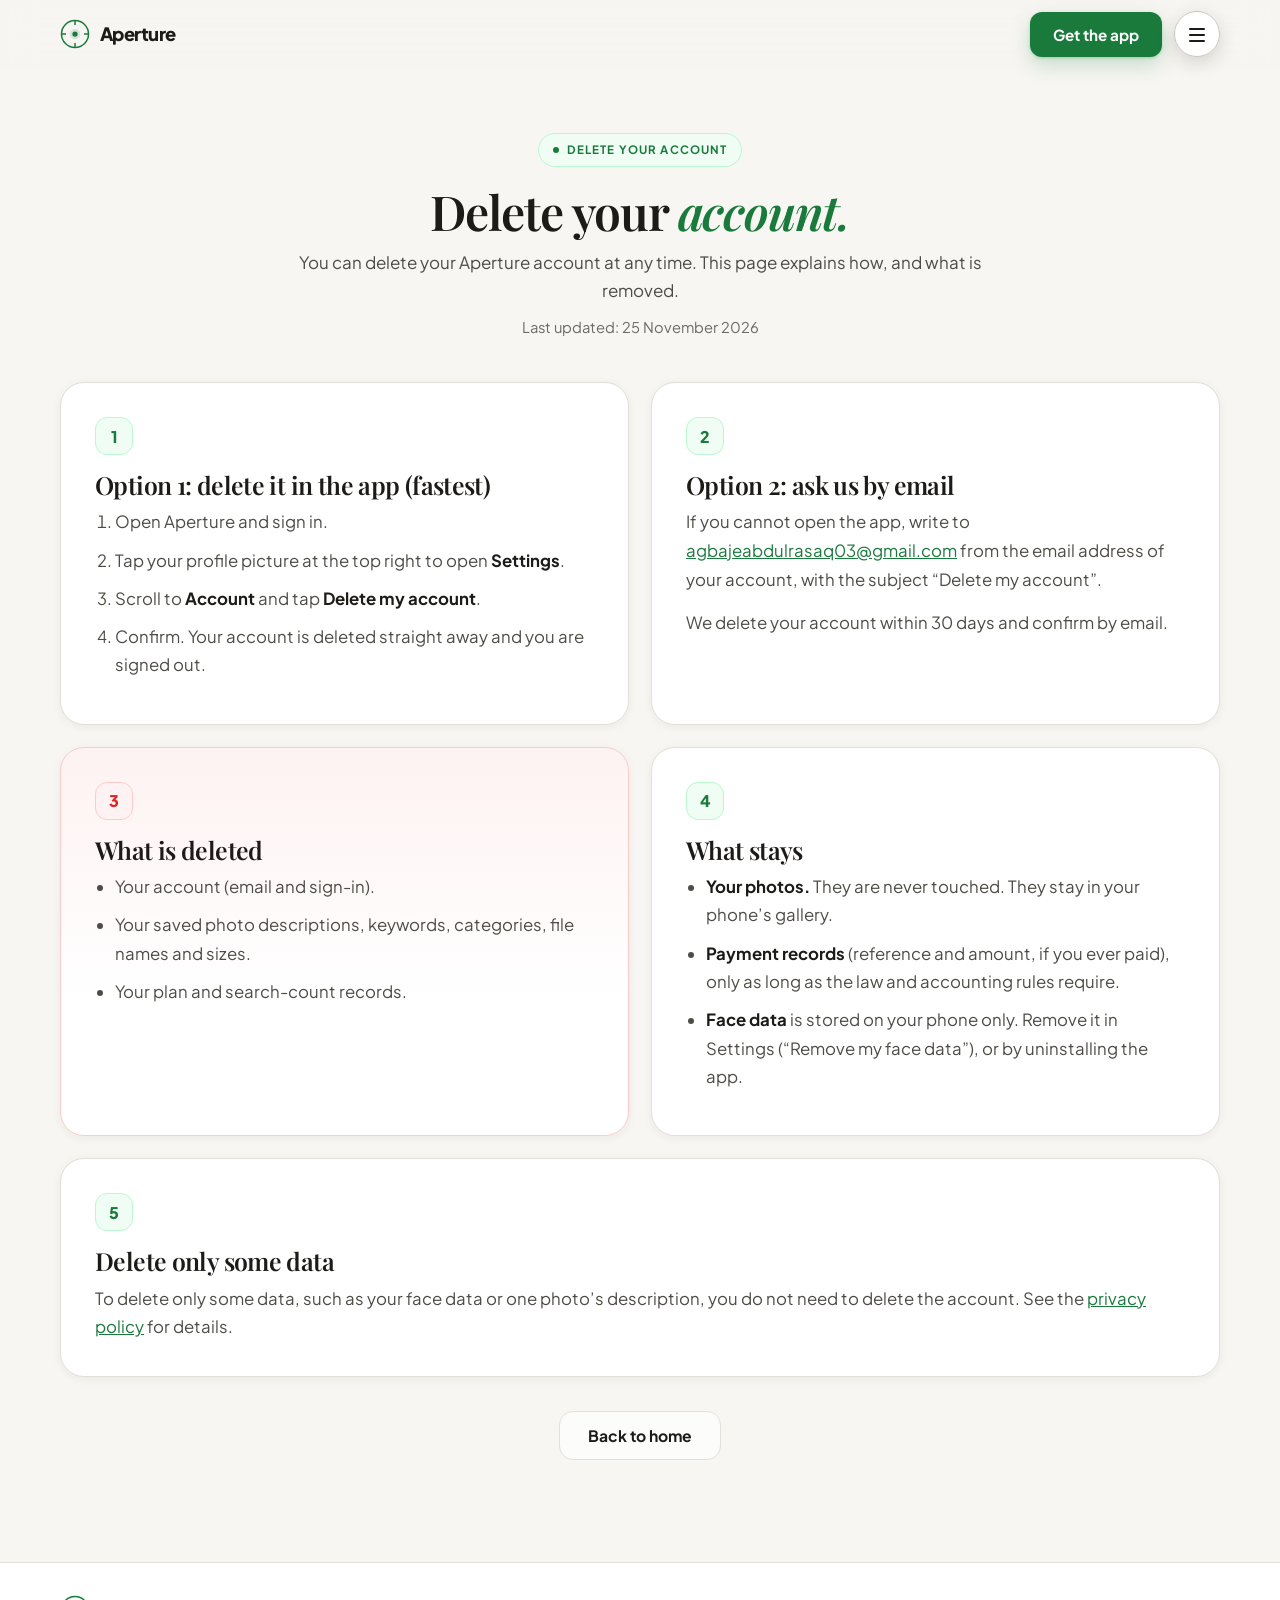
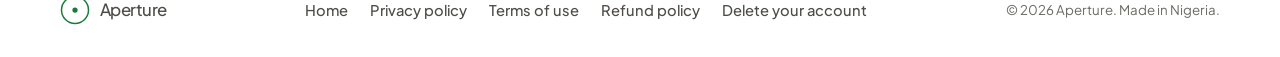
==== commit aa7a509f: "Menu, boxed policy pages, smaller text" ====
--- a/delete-account.html
+++ b/delete-account.html
@@ -13,49 +13,97 @@
 <link rel="stylesheet" href="/style.css">
 </head>
 <body>
-<header class="nav"><div class="wrap">
-  <a class="logo" href="/"><svg viewBox="0 0 40 40" fill="none" aria-hidden="true"><circle cx="20" cy="20" r="18" stroke="currentColor" stroke-width="2"/><circle cx="20" cy="20" r="3.5" fill="currentColor"/></svg>Aperture</a>
-</div></header>
+<header class="nav">
+  <div class="wrap">
+    <a class="logo" href="/">
+      <svg viewBox="0 0 40 40" fill="none" aria-hidden="true"><circle cx="20" cy="20" r="18" stroke="currentColor" stroke-width="2"/><circle cx="20" cy="20" r="7" fill="currentColor" opacity=".15"/><circle cx="20" cy="20" r="3.5" fill="currentColor"/><line x1="20" y1="2" x2="20" y2="8" stroke="currentColor" stroke-width="2"/><line x1="20" y1="32" x2="20" y2="38" stroke="currentColor" stroke-width="2"/><line x1="2" y1="20" x2="8" y2="20" stroke="currentColor" stroke-width="2"/><line x1="32" y1="20" x2="38" y2="20" stroke="currentColor" stroke-width="2"/></svg>
+      Aperture
+    </a>
+    <div class="nav-right">
+      <a class="btn btn-primary btn-shine nav-cta" href="/#download">Get the app</a>
+      <button class="menu-btn" id="menuBtn" type="button" aria-label="Open menu" aria-expanded="false" aria-controls="menuPanel"><span></span><span></span><span></span></button>
+      <nav class="menu-panel" id="menuPanel" aria-label="Site menu">
+        <p class="menu-label">Explore</p>
+        <a class="m" style="--i:1" href="/">Home</a>
+        <a class="m" style="--i:2" href="/#how">How it works</a>
+        <a class="m" style="--i:3" href="/#documents">Documents</a>
+        <a class="m" style="--i:4" href="/#pricing">Pricing</a>
+        <a class="m" style="--i:5" href="/#about">About</a>
+        <a class="m" style="--i:6" href="/#faq">FAQ</a>
+        <p class="menu-label">Legal and help</p>
+        <a class="m" style="--i:7" href="/privacy.html">Privacy policy</a>
+        <a class="m" style="--i:8" href="/terms.html">Terms of use</a>
+        <a class="m" style="--i:9" href="/refund.html">Refund policy</a>
+        <a class="m active" style="--i:10" href="/delete-account.html">Delete your account</a>
+        <a class="m" style="--i:11" href="mailto:agbajeabdulrasaq03@gmail.com">Contact</a>
+        <a class="btn btn-primary btn-shine menu-cta" href="/#download">Get the app</a>
+      </nav>
+    </div>
+  </div>
+</header>
+<div class="scrim" id="scrim"></div>
 
 <main class="doc"><div class="wrap">
-<h1>Delete your Aperture account</h1>
-<p class="date">Last updated: 25 November 2026</p>
-
-<p>You can delete your Aperture account at any time. This page explains how, and what is removed.</p>
-
-<h2>Option 1: delete it in the app (fastest)</h2>
-<ol>
-  <li>Open Aperture and sign in.</li>
-  <li>Tap your profile picture at the top right to open <b>Settings</b>.</li>
-  <li>Scroll to <b>Account</b> and tap <b>Delete my account</b>.</li>
-  <li>Confirm. Your account is deleted straight away and you are signed out.</li>
-</ol>
-
-<h2>Option 2: ask us by email</h2>
-<p>If you cannot open the app, write to <a href="mailto:agbajeabdulrasaq03@gmail.com?subject=Delete%20my%20account">agbajeabdulrasaq03@gmail.com</a> from the email address of your account, with the subject &ldquo;Delete my account&rdquo;. We delete your account within 30 days and confirm by email.</p>
-
-<h2>What is deleted</h2>
-<div class="box red">
-  <ul style="margin-bottom:0">
-    <li>Your account (email and sign-in).</li>
-    <li>Your saved photo descriptions, keywords, categories, file names and sizes.</li>
-    <li>Your plan and search-count records.</li>
-  </ul>
-</div>
-
-<h2>What stays</h2>
-<ul>
-  <li><b>Your photos.</b> They are never touched. They stay in your phone&rsquo;s gallery.</li>
-  <li><b>Payment records</b> (reference and amount, if you ever paid). We keep these only as long as the law and accounting rules require.</li>
-  <li><b>Face data</b> is stored on your phone only. Remove it in Settings (&ldquo;Remove my face data&rdquo;), or by uninstalling the app.</li>
-</ul>
-
-<p>To delete only some data, such as your face data or one photo&rsquo;s description, you do not need to delete the account. See the <a href="/privacy.html">privacy policy</a> for details.</p>
+  <div class="doc-head">
+    <span class="kicker"><i></i>Delete your account</span>
+    <h1>Delete your <em>account.</em></h1>
+    <p>You can delete your Aperture account at any time. This page explains how, and what is removed.</p>
+    <p class="date">Last updated: 25 November 2026</p>
+  </div>
+  <div class="bx-grid">
+    <section class="bx">
+      <div class="no">1</div>
+      <h2>Option 1: delete it in the app (fastest)</h2>
+      <ol>
+        <li>Open Aperture and sign in.</li>
+        <li>Tap your profile picture at the top right to open <b>Settings</b>.</li>
+        <li>Scroll to <b>Account</b> and tap <b>Delete my account</b>.</li>
+        <li>Confirm. Your account is deleted straight away and you are signed out.</li>
+      </ol>
+    </section>
+    <section class="bx">
+      <div class="no">2</div>
+      <h2>Option 2: ask us by email</h2>
+      <p>If you cannot open the app, write to <a href="mailto:agbajeabdulrasaq03@gmail.com?subject=Delete%20my%20account">agbajeabdulrasaq03@gmail.com</a> from the email address of your account, with the subject &ldquo;Delete my account&rdquo;.</p>
+      <p>We delete your account within 30 days and confirm by email.</p>
+    </section>
+    <section class="bx red">
+      <div class="no">3</div>
+      <h2>What is deleted</h2>
+      <ul>
+        <li>Your account (email and sign-in).</li>
+        <li>Your saved photo descriptions, keywords, categories, file names and sizes.</li>
+        <li>Your plan and search-count records.</li>
+      </ul>
+    </section>
+    <section class="bx">
+      <div class="no">4</div>
+      <h2>What stays</h2>
+      <ul>
+        <li><b>Your photos.</b> They are never touched. They stay in your phone&rsquo;s gallery.</li>
+        <li><b>Payment records</b> (reference and amount, if you ever paid), only as long as the law and accounting rules require.</li>
+        <li><b>Face data</b> is stored on your phone only. Remove it in Settings (&ldquo;Remove my face data&rdquo;), or by uninstalling the app.</li>
+      </ul>
+    </section>
+    <section class="bx wide">
+      <div class="no">5</div>
+      <h2>Delete only some data</h2>
+      <p>To delete only some data, such as your face data or one photo&rsquo;s description, you do not need to delete the account. See the <a href="/privacy.html">privacy policy</a> for details.</p>
+    </section>
+  </div>
+  <div class="doc-back"><a class="btn btn-ghost btn-lg" href="/">Back to home</a></div>
 </div></main>
 
-<footer class="footer"><div class="wrap">
-  <nav aria-label="Legal"><a href="/">Home</a><a href="/privacy.html">Privacy policy</a><a href="/terms.html">Terms of use</a><a href="/refund.html">Refund policy</a><a href="/delete-account.html">Delete your account</a></nav>
-  <small>&copy; 2026 Aperture. Made in Nigeria.</small>
-</div></footer>
+<footer class="footer">
+  <div class="wrap">
+    <a class="logo" href="/"><svg viewBox="0 0 40 40" fill="none" aria-hidden="true"><circle cx="20" cy="20" r="18" stroke="currentColor" stroke-width="2"/><circle cx="20" cy="20" r="3.5" fill="currentColor"/></svg>Aperture</a>
+    <nav aria-label="Legal">
+      <a href="/">Home</a><a href="/privacy.html">Privacy policy</a><a href="/terms.html">Terms of use</a><a href="/refund.html">Refund policy</a><a href="/delete-account.html">Delete your account</a>
+    </nav>
+    <small>&copy; 2026 Aperture. Made in Nigeria.</small>
+  </div>
+</footer>
+<button class="backtop" aria-label="Back to top"><svg width="20" height="20" viewBox="0 0 24 24" fill="none" stroke="currentColor" stroke-width="2.4" stroke-linecap="round" stroke-linejoin="round"><polyline points="6 15 12 9 18 15"/></svg></button>
+<script src="/site.js" defer></script>
 </body>
 </html>
--- a/style.css
+++ b/style.css
@@ -1,4 +1,4 @@
-/* Aperture website: the original look (warm off-white, green, Playfair headings), refined. */
+/* Aperture website: original look (warm off-white, green, Playfair headings). */
 :root{
   --bg:#F7F6F2; --surface:#FFFFFF; --overlay:#F0EFE9;
   --ink:#1C1B18; --ink2:#4E4C46; --muted:#6B6A63; --line:#E2E0D8; --line2:#C8C6BC;
@@ -6,48 +6,61 @@
   --red:#DC2626; --red50:#FEF2F2; --red200:#FECACA;
   --serif:'Playfair Display',Georgia,'Times New Roman',serif;
   --sans:'Plus Jakarta Sans',system-ui,-apple-system,'Segoe UI',Roboto,Arial,sans-serif;
-  --shadow-sm:0 2px 10px rgba(28,27,24,.06); --shadow-md:0 12px 32px rgba(28,27,24,.10); --shadow-lg:0 30px 80px rgba(28,27,24,.16);
+  --shadow-sm:0 2px 10px rgba(28,27,24,.06); --shadow-md:0 12px 32px rgba(28,27,24,.10); --shadow-lg:0 30px 80px rgba(28,27,24,.18);
   --ease:cubic-bezier(.22,.8,.3,1);
 }
 *,*::before,*::after{box-sizing:border-box;margin:0;padding:0}
 html{scroll-behavior:smooth;-webkit-text-size-adjust:100%}
-body{font-family:var(--sans);font-size:1.0625rem;line-height:1.7;color:var(--ink);background:var(--bg);-webkit-font-smoothing:antialiased;overflow-x:hidden}
+body{font-family:var(--sans);font-size:1rem;line-height:1.7;color:var(--ink);background:var(--bg);-webkit-font-smoothing:antialiased;overflow-x:hidden}
 img,svg{max-width:100%}
 a{color:var(--green)}
-h1,h2{font-family:var(--serif);font-weight:600;letter-spacing:-.03em;line-height:1.08;color:var(--ink)}
-h1{font-size:clamp(2.7rem,6.2vw,4.7rem)}
-h2{font-size:clamp(2rem,4.2vw,3.2rem);margin-bottom:14px}
-h3{font-family:var(--sans);font-size:1.12rem;font-weight:700;letter-spacing:-.01em;line-height:1.3;color:var(--ink);margin-bottom:8px}
+h1,h2{font-family:var(--serif);font-weight:600;letter-spacing:-.025em;line-height:1.1;color:var(--ink)}
+h1{font-size:clamp(2.05rem,4.4vw,3.35rem)}
+h2{font-size:clamp(1.65rem,3.2vw,2.35rem);margin-bottom:12px}
+h3{font-family:var(--sans);font-size:1.05rem;font-weight:700;letter-spacing:-.01em;line-height:1.3;color:var(--ink);margin-bottom:8px}
 h1 em,h2 em{font-style:italic;color:var(--green)}
-section[id]{scroll-margin-top:80px}
+section[id]{scroll-margin-top:84px}
 :focus-visible{outline:3px solid var(--green);outline-offset:3px;border-radius:8px}
 .wrap{width:min(1160px,100% - 2*clamp(20px,5vw,56px));margin-inline:auto}
 
-/* Scroll progress + back to top */
-.progress{position:fixed;top:0;left:0;height:3px;width:0;background:linear-gradient(90deg,var(--green),#4ADE80);z-index:200}
-.backtop{position:fixed;right:20px;bottom:20px;width:46px;height:46px;border-radius:50%;border:1px solid var(--line);background:var(--surface);color:var(--green);box-shadow:var(--shadow-md);cursor:pointer;display:grid;place-items:center;opacity:0;transform:translateY(12px);pointer-events:none;transition:.3s var(--ease);z-index:90}
+/* Back to top */
+.backtop{position:fixed;right:20px;bottom:20px;width:46px;height:46px;border-radius:50%;border:1px solid var(--line);background:var(--surface);color:var(--green);box-shadow:var(--shadow-md);cursor:pointer;display:grid;place-items:center;opacity:0;transform:translateY(12px);pointer-events:none;transition:.3s var(--ease);z-index:80}
 .backtop.show{opacity:1;transform:none;pointer-events:auto}
 .backtop:hover{background:var(--green);color:#fff}
 
-/* Navigation */
+/* Top bar: logo on the left, "Get the app" and the menu button on the right */
 .nav{position:sticky;top:0;z-index:100;background:rgba(247,246,242,.9);backdrop-filter:blur(16px);-webkit-backdrop-filter:blur(16px);border-bottom:1px solid transparent;transition:border-color .3s,box-shadow .3s,background .3s}
-.nav.scrolled{border-color:var(--line);box-shadow:0 6px 24px rgba(28,27,24,.06);background:rgba(247,246,242,.96)}
-.nav .wrap{display:flex;align-items:center;gap:22px;height:72px;transition:height .3s var(--ease)}
-.nav.scrolled .wrap{height:62px}
-.logo{display:flex;align-items:center;gap:10px;font-weight:800;font-size:1.2rem;color:var(--ink);text-decoration:none;letter-spacing:-.03em}
+.nav.scrolled{border-color:var(--line);box-shadow:0 6px 24px rgba(28,27,24,.07);background:rgba(247,246,242,.96)}
+.nav .wrap{display:flex;align-items:center;justify-content:space-between;gap:16px;height:68px;transition:height .3s var(--ease)}
+.nav.scrolled .wrap{height:60px}
+.logo{display:flex;align-items:center;gap:10px;font-weight:800;font-size:1.15rem;color:var(--ink);text-decoration:none;letter-spacing:-.03em}
 .logo svg{width:30px;height:30px;color:var(--green)}
-.nav-links{margin-left:auto;display:flex;gap:6px}
-.nav-links a{color:var(--ink2);text-decoration:none;font-weight:600;font-size:.94rem;padding:8px 14px;border-radius:999px;transition:.2s}
-.nav-links a:hover{color:var(--green);background:var(--g50)}
-.nav-links a.active{color:var(--green);background:var(--g50)}
-.menu-btn{display:none;margin-left:auto;width:44px;height:44px;border-radius:12px;border:1px solid var(--line);background:var(--surface);cursor:pointer;place-items:center;color:var(--ink)}
-@media(max-width:900px){
-  .menu-btn{display:grid}
-  .nav .btn{display:none}
-  .nav-links{position:absolute;left:0;right:0;top:100%;flex-direction:column;gap:2px;margin:0;padding:12px clamp(20px,5vw,56px) 18px;background:var(--bg);border-bottom:1px solid var(--line);box-shadow:var(--shadow-md);transform:translateY(-8px);opacity:0;pointer-events:none;transition:.25s var(--ease)}
-  .nav-links.open{transform:none;opacity:1;pointer-events:auto}
-  .nav-links a{padding:12px 14px;font-size:1rem}
-}
+.nav-right{position:relative;display:flex;align-items:center;gap:12px}
+.nav-cta{padding:10px 18px;font-size:.9rem;border-radius:999px}
+@media(max-width:380px){.nav-cta{padding:9px 14px;font-size:.84rem}.logo{font-size:1.05rem}}
+
+/* Menu button (always visible, stands out from the page) */
+.menu-btn{position:relative;width:46px;height:46px;border-radius:50%;border:1px solid var(--line2);background:rgba(255,255,255,.96);box-shadow:0 6px 18px rgba(28,27,24,.16);cursor:pointer;transition:transform .2s var(--ease),border-color .2s,box-shadow .2s}
+.menu-btn:hover{border-color:var(--green);transform:translateY(-1px);box-shadow:0 10px 24px rgba(26,122,60,.22)}
+.menu-btn span{position:absolute;left:14px;right:14px;height:2px;border-radius:2px;background:var(--ink);transition:transform .3s var(--ease),opacity .2s,top .3s var(--ease)}
+.menu-btn span:nth-child(1){top:16px}.menu-btn span:nth-child(2){top:22px}.menu-btn span:nth-child(3){top:28px}
+.menu-btn[aria-expanded="true"]{border-color:var(--green)}
+.menu-btn[aria-expanded="true"] span:nth-child(1){top:22px;transform:rotate(45deg)}
+.menu-btn[aria-expanded="true"] span:nth-child(2){opacity:0}
+.menu-btn[aria-expanded="true"] span:nth-child(3){top:22px;transform:rotate(-45deg)}
+
+/* Drop-down panel */
+.menu-panel{position:absolute;right:0;top:calc(100% + 14px);width:min(370px,calc(100vw - 2*clamp(20px,5vw,56px)));max-height:calc(100vh - 100px);overflow:auto;background:var(--surface);border:1px solid var(--line);border-radius:24px;box-shadow:var(--shadow-lg);padding:14px;opacity:0;visibility:hidden;transform:translateY(-10px) scale(.97);transform-origin:top right;transition:opacity .25s,transform .3s var(--ease),visibility 0s .3s}
+.menu-panel.open{opacity:1;visibility:visible;transform:none;transition:opacity .25s,transform .3s var(--ease),visibility 0s}
+.menu-label{font-size:.7rem;font-weight:800;letter-spacing:.12em;text-transform:uppercase;color:var(--muted);padding:10px 12px 6px}
+.menu-panel a.m{display:flex;align-items:center;justify-content:space-between;gap:12px;padding:12px 14px;border-radius:14px;color:var(--ink);text-decoration:none;font-weight:600;font-size:1rem;opacity:0;transform:translateX(10px);transition:background .2s,color .2s,opacity .25s,transform .3s var(--ease)}
+.menu-panel.open a.m{opacity:1;transform:none;transition-delay:0s,0s,calc(var(--i,0)*30ms),calc(var(--i,0)*30ms)}
+.menu-panel a.m::after{content:"\203A";color:var(--muted);font-size:1.3rem;line-height:1;transition:transform .2s,color .2s}
+.menu-panel a.m:hover,.menu-panel a.m.active{background:var(--g50);color:var(--green)}
+.menu-panel a.m:hover::after{transform:translateX(4px);color:var(--green)}
+.menu-panel .menu-cta{width:100%;margin-top:10px}
+.scrim{position:fixed;inset:0;background:rgba(28,27,24,.3);opacity:0;visibility:hidden;transition:opacity .25s,visibility 0s .25s;z-index:90}
+.scrim.show{opacity:1;visibility:visible;transition:opacity .25s,visibility 0s}
 
 /* Buttons */
 .btn{display:inline-flex;align-items:center;justify-content:center;gap:8px;padding:12px 22px;border-radius:12px;font:700 .95rem var(--sans);text-decoration:none;border:1px solid transparent;cursor:pointer;transition:transform .2s var(--ease),box-shadow .2s,background .2s,border-color .2s}
@@ -55,35 +68,38 @@
 .btn-primary:hover{background:var(--green-d);transform:translateY(-2px);box-shadow:0 10px 26px rgba(26,122,60,.32)}
 .btn-ghost{background:rgba(255,255,255,.7);border-color:var(--line);color:var(--ink)}
 .btn-ghost:hover{border-color:var(--green);color:var(--green);transform:translateY(-2px)}
-.btn-lg{padding:15px 30px;font-size:1rem;border-radius:14px}
+.btn-lg{padding:14px 28px;font-size:.98rem;border-radius:14px}
 .btn-white{background:#fff;color:var(--green-d);box-shadow:0 8px 24px rgba(0,0,0,.2)}
 .btn-white:hover{transform:translateY(-2px);box-shadow:0 14px 32px rgba(0,0,0,.28)}
+.btn-shine{position:relative;overflow:hidden}
+.btn-shine::after{content:"";position:absolute;top:0;bottom:0;left:-60%;width:45%;background:linear-gradient(100deg,transparent,rgba(255,255,255,.55),transparent);transform:skewX(-20deg);animation:shine 3.6s ease-in-out infinite}
+@keyframes shine{0%,55%{left:-60%}100%{left:130%}}
 
 /* Hero */
-.hero{position:relative;padding:clamp(40px,7vw,96px) 0 clamp(48px,7vw,88px);overflow:hidden}
+.hero{position:relative;padding:clamp(36px,6vw,80px) 0 clamp(44px,6vw,80px);overflow:hidden}
 .glow{position:absolute;border-radius:50%;filter:blur(90px);pointer-events:none;z-index:0}
 .glow.g1{width:640px;height:640px;top:-240px;right:-160px;background:radial-gradient(circle,rgba(26,122,60,.16),transparent 70%);animation:drift 12s ease-in-out infinite alternate}
 .glow.g2{width:480px;height:480px;bottom:-160px;left:-160px;background:radial-gradient(circle,rgba(37,99,235,.09),transparent 70%);animation:drift 14s ease-in-out infinite alternate-reverse}
 @keyframes drift{from{transform:translate(-20px,-14px)}to{transform:translate(24px,18px)}}
-.hero-grid{position:relative;z-index:1;display:grid;grid-template-columns:1.02fr .98fr;gap:clamp(32px,5vw,64px);align-items:center}
+.hero-grid{position:relative;z-index:1;display:grid;grid-template-columns:1.02fr .98fr;gap:clamp(30px,5vw,60px);align-items:center}
 @media(max-width:1000px){.hero-grid{grid-template-columns:1fr;text-align:center}.hero-grid .lead{margin-inline:auto}.cta,.trust{justify-content:center}}
-.kicker{display:inline-flex;align-items:center;gap:8px;font-size:.74rem;font-weight:700;letter-spacing:.1em;text-transform:uppercase;color:var(--green);background:var(--g50);border:1px solid var(--g200);border-radius:999px;padding:6px 14px;margin-bottom:22px}
+.kicker{display:inline-flex;align-items:center;gap:8px;font-size:.72rem;font-weight:700;letter-spacing:.1em;text-transform:uppercase;color:var(--green);background:var(--g50);border:1px solid var(--g200);border-radius:999px;padding:6px 14px;margin-bottom:18px}
 .kicker i{width:6px;height:6px;border-radius:50%;background:var(--green);animation:pulse 2.4s ease-in-out infinite}
 @keyframes pulse{0%,100%{opacity:1;transform:scale(1)}50%{opacity:.4;transform:scale(.7)}}
-.hero h1{margin-bottom:22px}
-.lead{font-size:1.2rem;color:var(--ink2);max-width:33rem;margin-bottom:32px}
-.cta{display:flex;flex-wrap:wrap;gap:12px;margin-bottom:30px}
-.trust{display:flex;flex-wrap:wrap;gap:10px 24px;list-style:none;color:var(--muted);font-size:.9rem;font-weight:500}
+.hero h1{margin-bottom:16px}
+.lead{font-size:1.02rem;color:var(--ink2);max-width:31rem;margin-bottom:26px}
+.cta{display:flex;flex-wrap:wrap;gap:12px;margin-bottom:24px}
+.trust{display:flex;flex-wrap:wrap;gap:8px 22px;list-style:none;color:var(--muted);font-size:.88rem;font-weight:500}
 .trust li::before{content:"\2713";color:var(--green);font-weight:800;margin-right:7px}
 
 /* Live preview (interactive) */
 .float{animation:floaty 7s ease-in-out infinite alternate}
-@keyframes floaty{from{transform:translateY(0)}to{transform:translateY(-12px)}}
+@keyframes floaty{from{transform:translateY(0)}to{transform:translateY(-10px)}}
 .preview{background:var(--surface);border:1px solid var(--line);border-radius:22px;overflow:hidden;box-shadow:var(--shadow-lg);transform:perspective(1200px) rotateX(var(--rx,0deg)) rotateY(var(--ry,0deg));transition:transform .25s var(--ease);text-align:left}
 .pbar{display:flex;align-items:center;gap:10px;padding:11px 14px;background:var(--overlay);border-bottom:1px solid var(--line)}
 .dots{display:flex;gap:6px}.dots i{width:10px;height:10px;border-radius:50%;background:#FF5F57}.dots i:nth-child(2){background:#FEBC2E}.dots i:nth-child(3){background:#28C840}
 .purl{flex:1;text-align:center;font-size:.72rem;color:var(--muted);background:var(--bg);padding:3px 10px;border-radius:8px;border:1px solid var(--line)}
-.pbody{display:flex;min-height:390px}
+.pbody{display:flex;min-height:380px}
 .pside{width:150px;background:var(--surface);border-right:1px solid var(--line);padding:14px 10px;display:flex;flex-direction:column;gap:4px;font-size:.74rem;flex-shrink:0}
 .pside b{font-size:.84rem;padding:0 6px 10px;border-bottom:1px solid var(--line);margin-bottom:6px;letter-spacing:-.02em}
 .pside span{padding:6px 9px;border-radius:7px;color:var(--muted);font-weight:500}
@@ -109,87 +125,84 @@
 .phint{font-size:.74rem;color:var(--muted);min-height:1.2em;font-weight:500}
 
 /* Sections (headings centred) */
-.sec{padding:clamp(64px,9vw,112px) 0}
+.sec{padding:clamp(56px,8vw,96px) 0}
 .sec.alt{background:var(--surface);border-block:1px solid var(--line)}
-.sec-head{text-align:center;max-width:46rem;margin:0 auto clamp(36px,5vw,56px)}
+.sec-head{text-align:center;max-width:44rem;margin:0 auto clamp(30px,4.5vw,48px)}
 .sec-head .sec-lead{margin-inline:auto}
-.sec-lead{color:var(--ink2);max-width:38rem}
-
-/* Cards */
-.cards{display:grid;grid-template-columns:repeat(auto-fit,minmax(240px,1fr));gap:20px}
-.card{position:relative;background:var(--surface);border:1px solid var(--line);border-radius:20px;padding:30px 26px;text-align:center;overflow:hidden;transition:transform .3s var(--ease),box-shadow .3s,border-color .3s;box-shadow:var(--shadow-sm)}
+.sec-lead{color:var(--ink2);max-width:36rem;font-size:1.02rem}
+
+/* Cards / boxes */
+.cards{display:grid;grid-template-columns:repeat(auto-fit,minmax(230px,1fr));gap:20px}
+.card{position:relative;background:var(--surface);border:1px solid var(--line);border-radius:22px;padding:28px 24px;text-align:center;overflow:hidden;transition:transform .3s var(--ease),box-shadow .3s,border-color .3s;box-shadow:var(--shadow-sm)}
 .alt .card{background:var(--bg)}
-.card::before{content:"";position:absolute;inset:0;background:radial-gradient(260px circle at var(--mx,50%) var(--my,0%),rgba(26,122,60,.10),transparent 60%);opacity:0;transition:opacity .3s;pointer-events:none}
-.card:hover{transform:translateY(-6px);box-shadow:var(--shadow-md);border-color:var(--line2)}
-.card:hover::before{opacity:1}
-.card p{color:var(--ink2);font-size:.97rem}
-.ico{width:50px;height:50px;border-radius:14px;margin:0 auto 16px;display:grid;place-items:center;border:1px solid var(--g200);background:var(--g50);color:var(--green)}
+.card::before,.bx::before{content:"";position:absolute;inset:0;background:radial-gradient(280px circle at var(--mx,50%) var(--my,0%),rgba(26,122,60,.10),transparent 60%);opacity:0;transition:opacity .3s;pointer-events:none}
+.card:hover,.bx:hover{transform:translateY(-5px);box-shadow:var(--shadow-md);border-color:var(--line2)}
+.card:hover::before,.bx:hover::before{opacity:1}
+.card p{color:var(--ink2);font-size:.96rem}
+.ico{width:50px;height:50px;border-radius:14px;margin:0 auto 14px;display:grid;place-items:center;border:1px solid var(--g200);background:var(--g50);color:var(--green)}
 .ico.blue{background:#EFF6FF;border-color:#BFDBFE;color:#2563EB}.ico.amber{background:#FFFBEB;border-color:#FDE68A;color:#B45309}.ico.purple{background:#F5F3FF;border-color:#DDD6FE;color:#7C3AED}
-.n{width:42px;height:42px;border-radius:50%;margin:0 auto 16px;background:var(--green);color:#fff;font-weight:800;display:grid;place-items:center;box-shadow:0 6px 16px rgba(26,122,60,.3)}
-
-/* Steps with a line that fills while scrolling */
+.n{width:42px;height:42px;border-radius:50%;margin:0 auto 14px;background:var(--green);color:#fff;font-weight:800;display:grid;place-items:center;box-shadow:0 6px 16px rgba(26,122,60,.3)}
 .steps{position:relative}
-.steps::before{content:"";position:absolute;left:12%;right:12%;top:51px;height:2px;background:var(--line);z-index:0}
-.steps::after{content:"";position:absolute;left:12%;top:51px;height:2px;width:calc(76% * var(--p,0));background:var(--green);z-index:0;transition:width .25s linear}
+.steps::before{content:"";position:absolute;left:12%;right:12%;top:49px;height:2px;background:var(--line);z-index:0}
+.steps::after{content:"";position:absolute;left:12%;top:49px;height:2px;width:calc(76% * var(--p,0));background:var(--green);z-index:0;transition:width .25s linear}
 .steps .card{z-index:1}
 @media(max-width:700px){.steps::before,.steps::after{display:none}}
 
 /* Documents */
-.two{display:grid;grid-template-columns:1fr 1fr;gap:clamp(32px,6vw,72px);align-items:center}
+.two{display:grid;grid-template-columns:1fr 1fr;gap:clamp(30px,6vw,68px);align-items:center}
 @media(max-width:900px){.two{grid-template-columns:1fr}}
-.two .text{text-align:left}
-.checks{list-style:none;display:grid;gap:14px;margin-top:26px}
-.checks li{display:flex;gap:12px;color:var(--ink2)}
+.checks{list-style:none;display:grid;gap:14px;margin-top:24px}
+.checks li{display:flex;gap:12px;color:var(--ink2);font-size:1rem}
 .checks li::before{content:"\2713";flex-shrink:0;width:24px;height:24px;border-radius:50%;background:var(--g50);border:1px solid var(--g200);color:var(--green);font-weight:800;font-size:.8rem;display:grid;place-items:center;margin-top:2px}
 .docs{display:grid;gap:14px}
 .doc-item{display:flex;gap:16px;align-items:center;background:var(--bg);border:1px solid var(--line);border-radius:18px;padding:16px 18px;transition:transform .3s var(--ease),border-color .3s,box-shadow .3s}
 .doc-item:hover{transform:translateX(8px);border-color:var(--red200);box-shadow:var(--shadow-sm)}
 .doc-ico{width:50px;height:50px;border-radius:14px;background:var(--red50);border:1px solid var(--red200);color:var(--red);display:grid;place-items:center;flex-shrink:0}
 .doc-item strong{display:block;color:var(--red);font-size:.98rem}
-.doc-item span{font-size:.88rem;color:var(--ink2)}
-
-/* Pricing (centred) */
-.toggle{display:inline-flex;background:var(--overlay);border:1px solid var(--line);border-radius:999px;padding:4px;margin:0 auto 34px}
+.doc-item span{font-size:.9rem;color:var(--ink2)}
+
+/* Pricing */
+.center{text-align:center}
+.toggle{display:inline-flex;background:var(--overlay);border:1px solid var(--line);border-radius:999px;padding:4px;margin:0 auto 30px}
 .toggle button{border:0;background:transparent;font:700 .88rem var(--sans);color:var(--ink2);padding:9px 20px;border-radius:999px;cursor:pointer;transition:.25s var(--ease)}
 .toggle button.on{background:var(--green);color:#fff;box-shadow:0 4px 12px rgba(26,122,60,.3)}
-.center{text-align:center}
-.prices{display:grid;grid-template-columns:repeat(2,minmax(0,1fr));gap:26px;max-width:880px;margin-inline:auto}
+.prices{display:grid;grid-template-columns:repeat(2,minmax(0,1fr));gap:26px;max-width:860px;margin-inline:auto}
 @media(max-width:760px){.prices{grid-template-columns:1fr}}
-.price{background:var(--surface);border:1px solid var(--line);border-radius:28px;padding:38px 32px;position:relative;text-align:center;box-shadow:var(--shadow-sm);transition:transform .3s var(--ease),box-shadow .3s}
+.price{background:var(--surface);border:1px solid var(--line);border-radius:28px;padding:36px 30px;position:relative;text-align:center;box-shadow:var(--shadow-sm);transition:transform .3s var(--ease),box-shadow .3s}
 .alt .price{background:var(--bg)}
 .price:hover{transform:translateY(-6px);box-shadow:var(--shadow-lg)}
 .price.feat{border:2px solid var(--green);box-shadow:0 24px 60px rgba(26,122,60,.16)}
 .badge{position:absolute;top:-14px;left:50%;transform:translateX(-50%);background:var(--green);color:#fff;font-size:.72rem;font-weight:800;letter-spacing:.07em;text-transform:uppercase;padding:6px 16px;border-radius:999px;white-space:nowrap}
-.amt{font-family:var(--serif);font-size:clamp(2.8rem,6vw,3.6rem);font-weight:600;letter-spacing:-.04em;line-height:1.1;margin:10px 0 4px}
-.amt small{font-family:var(--sans);font-size:.95rem;color:var(--muted);font-weight:600;letter-spacing:0}
-.palt{color:var(--ink2);font-size:.92rem;margin-bottom:22px}
-.price ul{list-style:none;display:grid;gap:12px;margin:0 auto 28px;text-align:left;max-width:300px}
-.price li{display:flex;gap:10px;color:var(--ink2);font-size:.95rem}
+.amt{font-family:var(--serif);font-size:clamp(2.5rem,5vw,3.2rem);font-weight:600;letter-spacing:-.04em;line-height:1.1;margin:10px 0 4px}
+.amt small{font-family:var(--sans);font-size:.92rem;color:var(--muted);font-weight:600;letter-spacing:0}
+.palt{color:var(--ink2);font-size:.92rem;margin-bottom:20px}
+.price ul{list-style:none;display:grid;gap:12px;margin:0 auto 26px;text-align:left;max-width:300px}
+.price li{display:flex;gap:10px;color:var(--ink2);font-size:.96rem}
 .price li::before{content:"\2713";color:var(--green);font-weight:800}
 .price .btn{width:100%}
-.fine{text-align:center;color:var(--muted);font-size:.9rem;margin:26px auto 0;max-width:42rem}
+.fine{text-align:center;color:var(--muted);font-size:.9rem;margin:24px auto 0;max-width:42rem}
 
 /* Download band */
-.band{background:linear-gradient(135deg,#145F2E 0%,#1A7A3C 55%,#22994a 100%);color:#fff;border-radius:32px;padding:clamp(34px,6vw,64px);display:grid;grid-template-columns:1.15fr .85fr;gap:36px;align-items:center;position:relative;overflow:hidden;box-shadow:0 30px 80px rgba(20,95,46,.35)}
+.band{background:linear-gradient(135deg,#145F2E 0%,#1A7A3C 55%,#22994a 100%);color:#fff;border-radius:30px;padding:clamp(30px,5.5vw,58px);display:grid;grid-template-columns:1.15fr .85fr;gap:34px;align-items:center;position:relative;overflow:hidden;box-shadow:0 30px 80px rgba(20,95,46,.35)}
 .band::before{content:"";position:absolute;width:420px;height:420px;border-radius:50%;right:-120px;top:-160px;background:radial-gradient(circle,rgba(255,255,255,.18),transparent 70%)}
 @media(max-width:860px){.band{grid-template-columns:1fr;text-align:center}.band p{margin-inline:auto}}
 .band h2{color:#fff}.band h2 em{color:var(--g200)}
-.band p{color:rgba(255,255,255,.88);margin-bottom:26px;max-width:30rem;position:relative}
+.band p{color:rgba(255,255,255,.9);margin-bottom:24px;max-width:30rem;position:relative;font-size:1rem}
 .band small{display:block;margin-top:14px;color:rgba(255,255,255,.75);font-size:.85rem}
-.phone{width:210px;margin:0 auto;background:#0f1a13;border-radius:36px;padding:9px;box-shadow:0 30px 60px rgba(0,0,0,.4);position:relative}
-.phone-in{background:var(--bg);border-radius:28px;padding:16px 11px;min-height:340px;display:flex;flex-direction:column;gap:10px}
+.phone{width:205px;margin:0 auto;background:#0f1a13;border-radius:36px;padding:9px;box-shadow:0 30px 60px rgba(0,0,0,.4);position:relative}
+.phone-in{background:var(--bg);border-radius:28px;padding:16px 11px;min-height:330px;display:flex;flex-direction:column;gap:10px}
 .phone-in .psearch{padding:7px 12px;font-size:.7rem;color:var(--muted)}
 .phone-in .pgrid{grid-template-columns:repeat(2,1fr)}
 
 /* About */
-.about{display:grid;grid-template-columns:260px 1fr;gap:clamp(26px,5vw,52px);align-items:center;background:var(--surface);border:1px solid var(--line);border-radius:30px;padding:clamp(26px,5vw,48px);box-shadow:var(--shadow-md);max-width:960px;margin-inline:auto}
+.about{display:grid;grid-template-columns:250px 1fr;gap:clamp(24px,5vw,50px);align-items:center;background:var(--surface);border:1px solid var(--line);border-radius:28px;padding:clamp(24px,5vw,44px);box-shadow:var(--shadow-md);max-width:940px;margin-inline:auto}
 @media(max-width:760px){.about{grid-template-columns:1fr;justify-items:center;text-align:center}}
-.about-photo{width:240px;height:300px;object-fit:cover;object-position:center top;border-radius:22px;border:4px solid #fff;box-shadow:0 20px 50px rgba(26,122,60,.22);display:block}
+.about-photo{width:230px;height:290px;object-fit:cover;object-position:center top;border-radius:22px;border:4px solid #fff;box-shadow:0 20px 50px rgba(26,122,60,.22);display:block}
 .avatar{display:none;width:170px;height:170px;border-radius:50%;background:linear-gradient(135deg,var(--green),#4ADE80);color:#fff;font-family:var(--serif);font-size:3.4rem;align-items:center;justify-content:center;box-shadow:0 12px 32px rgba(26,122,60,.3)}
-.about h3{font-family:var(--serif);font-size:1.8rem;letter-spacing:-.02em;margin-bottom:2px}
-.role{color:var(--green);font-weight:700;font-size:.92rem;margin-bottom:16px}
+.about h3{font-family:var(--serif);font-size:1.65rem;letter-spacing:-.02em;margin-bottom:2px}
+.role{color:var(--green);font-weight:700;font-size:.92rem;margin-bottom:14px}
 .about p{color:var(--ink2);margin-bottom:12px;font-size:.99rem}
-.tags{display:flex;flex-wrap:wrap;gap:8px;margin:18px 0 22px}
+.tags{display:flex;flex-wrap:wrap;gap:8px;margin:16px 0 20px}
 @media(max-width:760px){.tags{justify-content:center}}
 .tags span{font-size:.78rem;font-weight:700;background:var(--g50);border:1px solid var(--g200);color:var(--green);padding:6px 13px;border-radius:999px}
 
@@ -197,17 +210,16 @@
 .faq{display:grid;grid-template-columns:repeat(2,minmax(0,1fr));gap:14px;align-items:start;max-width:980px;margin-inline:auto}
 @media(max-width:820px){.faq{grid-template-columns:1fr}}
 .faq details{background:var(--bg);border:1px solid var(--line);border-radius:18px;padding:0 24px;transition:border-color .25s,box-shadow .25s}
-.alt .faq details{background:var(--bg)}
 .faq details[open]{border-color:var(--green);box-shadow:var(--shadow-sm)}
-.faq summary{cursor:pointer;list-style:none;font-weight:700;padding:20px 0;display:flex;justify-content:space-between;gap:16px;align-items:center}
+.faq summary{cursor:pointer;list-style:none;font-weight:700;font-size:1rem;padding:19px 0;display:flex;justify-content:space-between;gap:16px;align-items:center}
 .faq summary::-webkit-details-marker{display:none}
 .faq summary::after{content:"+";color:var(--green);font-size:1.5rem;line-height:1;transition:transform .3s var(--ease)}
 .faq details[open] summary::after{transform:rotate(45deg)}
-.faq details p{color:var(--ink2);padding-bottom:20px;font-size:.97rem;animation:fade .35s var(--ease)}
+.faq details p{color:var(--ink2);padding-bottom:19px;font-size:.98rem;animation:fade .35s var(--ease)}
 @keyframes fade{from{opacity:0;transform:translateY(-6px)}to{opacity:1;transform:none}}
 
 /* Footer */
-.footer{border-top:1px solid var(--line);background:var(--surface);padding:34px 0}
+.footer{border-top:1px solid var(--line);background:var(--surface);padding:32px 0}
 .footer .wrap{display:flex;flex-wrap:wrap;gap:16px 28px;align-items:center;justify-content:space-between}
 .footer nav{display:flex;flex-wrap:wrap;gap:8px 22px}
 .footer a{color:var(--ink2);text-decoration:none;font-size:.92rem;font-weight:500}
@@ -216,26 +228,30 @@
 .footer small{color:var(--muted)}
 @media(max-width:760px){.footer .wrap{flex-direction:column;text-align:center}.footer nav{justify-content:center}}
 
-/* Scroll reveal (only when JavaScript is on) */
-.js .rv{opacity:0;transform:translateY(26px);transition:opacity .8s var(--ease),transform .8s var(--ease);transition-delay:var(--d,0s)}
-.js .rv.in{opacity:1;transform:none}
-
-/* Policy pages */
-.doc{padding:clamp(36px,6vw,72px) 0 clamp(56px,8vw,104px)}
-.doc .wrap{max-width:780px}
-.doc h1{font-size:clamp(2.2rem,5vw,3.2rem);margin-bottom:8px}
-.doc h2{font-size:1.55rem;margin:2.5rem 0 .6rem}
-.doc p,.doc li{color:var(--ink2)}
-.doc p{margin-bottom:1rem}
-.doc ul,.doc ol{padding-left:1.4rem;margin:.4rem 0 1.1rem}
-.doc li{margin-bottom:.5rem}
-.doc .date{color:var(--muted);font-size:.92rem;margin-bottom:1.6rem}
-.doc .box{background:var(--g50);border:1px solid var(--g200);border-radius:18px;padding:18px 22px;margin:1.4rem 0}
-.doc .box.red{background:var(--red50);border-color:var(--red200)}
-.doc b{color:var(--ink)}
+/* Policy pages: every section is a box */
+.doc{padding:clamp(30px,5vw,64px) 0 clamp(56px,8vw,104px)}
+.doc-head{text-align:center;max-width:46rem;margin:0 auto clamp(26px,4vw,42px)}
+.doc-head h1{font-size:clamp(2rem,4.6vw,3rem);margin-bottom:10px}
+.doc-head p{color:var(--ink2);font-size:1.06rem;margin:0 auto 10px}
+.doc-head .date{color:var(--muted);font-size:.92rem}
+.bx-grid{display:grid;grid-template-columns:repeat(2,minmax(0,1fr));gap:22px;align-items:stretch}
+@media(max-width:820px){.bx-grid{grid-template-columns:1fr;gap:16px}}
+.bx{position:relative;background:var(--surface);border:1px solid var(--line);border-radius:24px;padding:clamp(24px,3vw,34px);box-shadow:var(--shadow-sm);overflow:hidden;transition:transform .3s var(--ease),box-shadow .3s,border-color .3s}
+.bx.wide{grid-column:1/-1}
+@media(max-width:820px){.bx.wide{grid-column:auto}}
+.bx .no{width:38px;height:38px;border-radius:12px;background:var(--g50);border:1px solid var(--g200);color:var(--green);font-weight:800;display:grid;place-items:center;margin-bottom:16px}
+.bx h2{font-size:clamp(1.3rem,2.2vw,1.55rem);margin:0 0 10px}
+.bx p,.bx li{font-size:1.05rem;color:var(--ink2)}
+.bx p{margin-bottom:.9rem}
+.bx p:last-child{margin-bottom:0}
+.bx ul,.bx ol{padding-left:1.25rem;margin:.2rem 0 0}
+.bx li{margin-bottom:.6rem}
+.bx b{color:var(--ink)}
+.bx.red{border-color:var(--red200);background:linear-gradient(180deg,var(--red50),var(--surface) 65%)}
+.bx.red .no{background:var(--red50);border-color:var(--red200);color:var(--red)}
+.doc-back{text-align:center;margin-top:34px}
 
 @media(prefers-reduced-motion:reduce){
   *,*::before,*::after{animation:none!important;transition:none!important}
   html{scroll-behavior:auto}
-  .js .rv{opacity:1;transform:none}
 }
